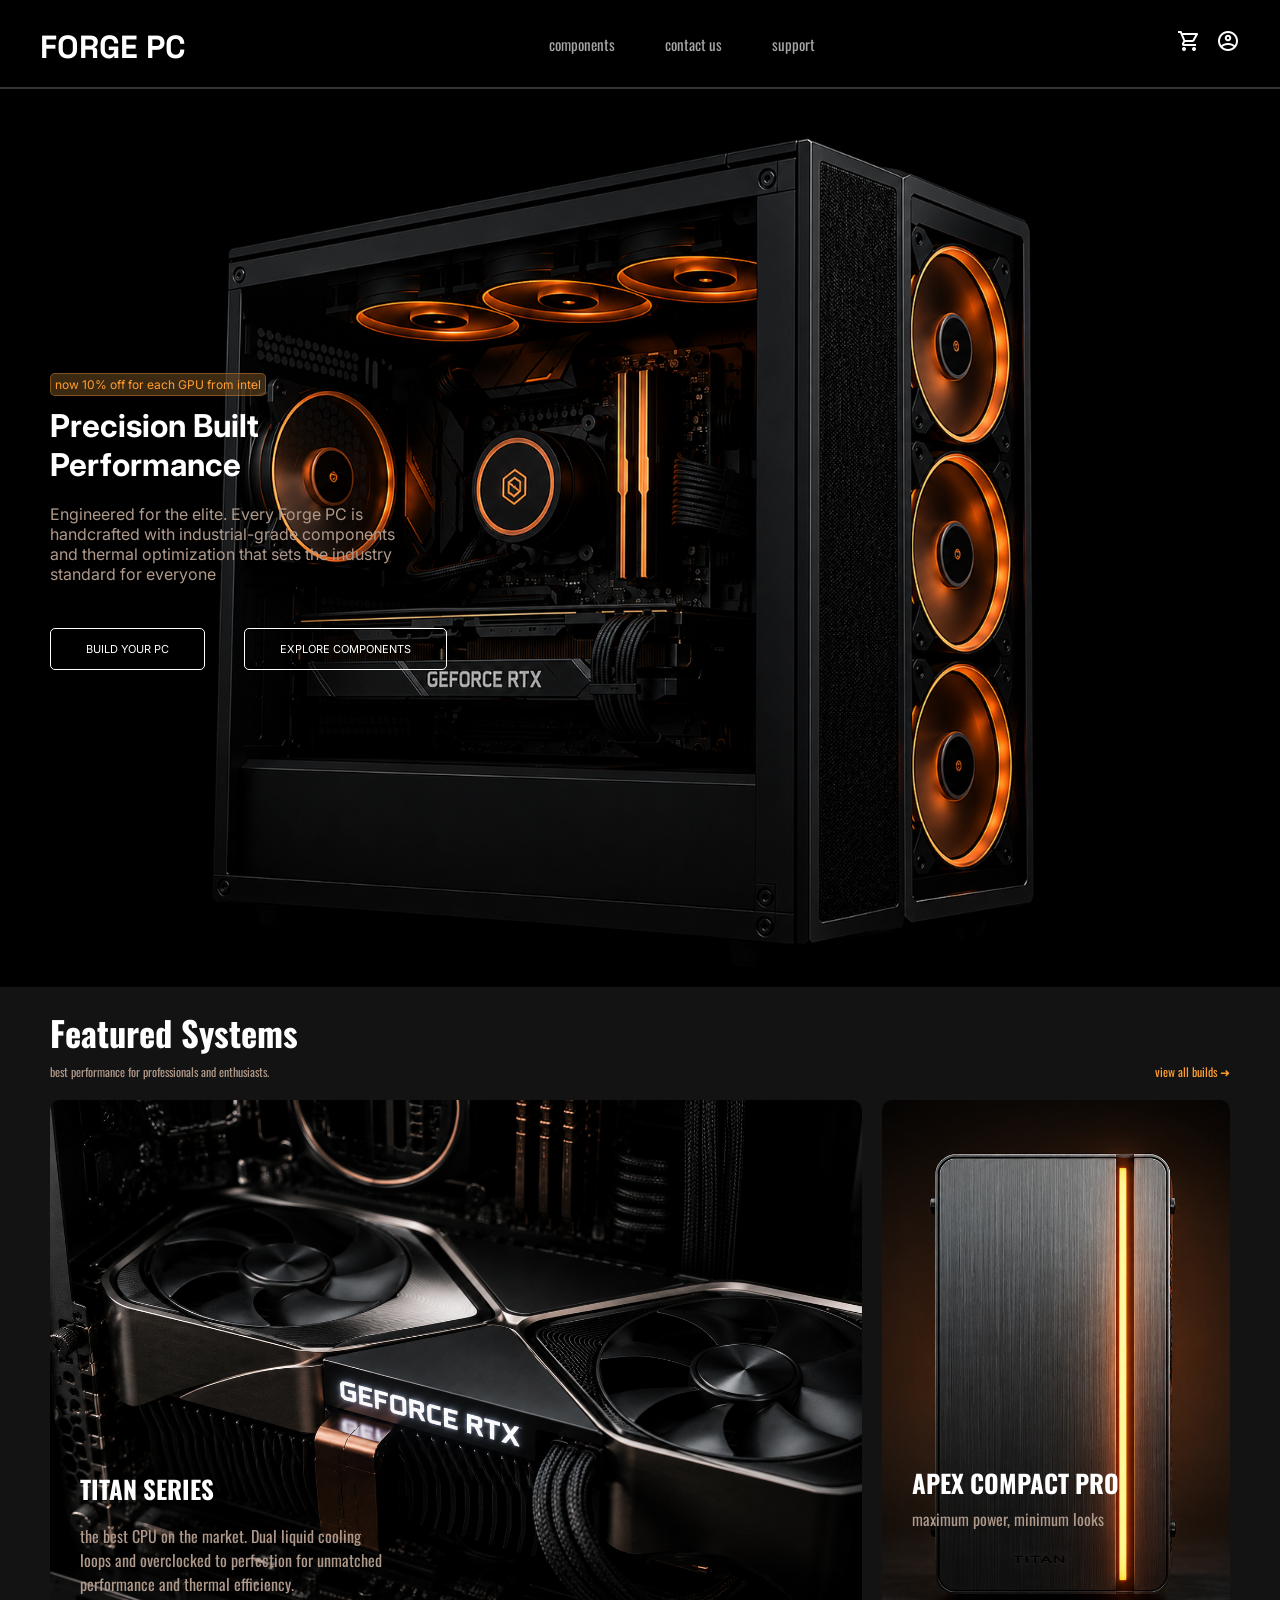
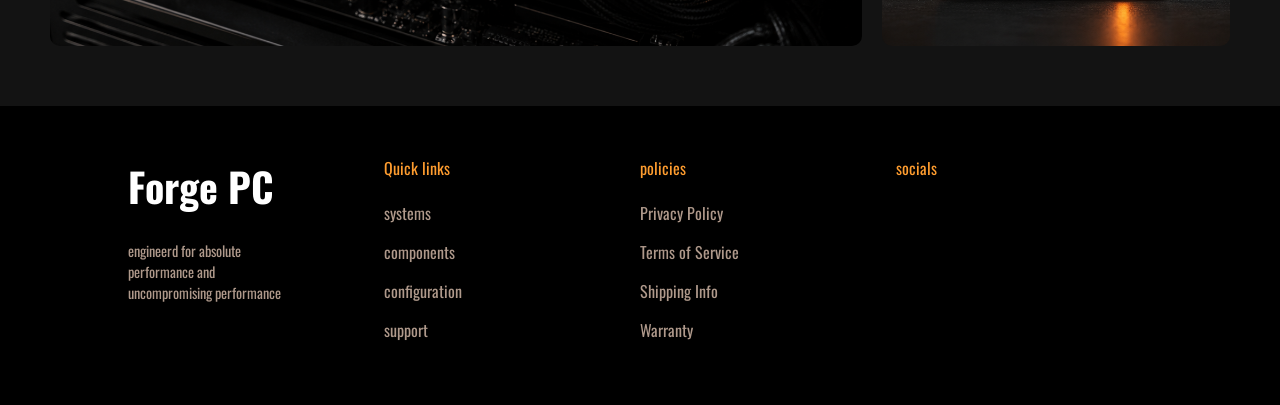
==== index.html @ c3239e7c "Add contact page and update nav links Remove about.html and add a new contact.html with a contact fo" ====
<!DOCTYPE html>
<html lang="en">
<head>
    <meta charset="UTF-8">
    <meta name="viewport" content="width=device-width, initial-scale=1.0">
    <link rel="stylesheet" href="css/stylesheet.css">
    <link rel="preconnect" href="https://fonts.googleapis.com">
    <link rel="preconnect" href="https://fonts.gstatic.com" crossorigin>
    <link href="https://fonts.googleapis.com/css2?family=Allura&family=Bungee&family=Fira+Sans:ital,wght@0,100;0,200;0,300;0,400;0,500;0,600;0,700;0,800;0,900;1,100;1,200;1,300;1,400;1,500;1,600;1,700;1,800;1,900&family=Oswald:wght@200..700&family=Space+Grotesk:wght@300..700&display=swap" rel="stylesheet">
    <link rel="preconnect" href="https://fonts.googleapis.com">
    <link rel="preconnect" href="https://fonts.googleapis.com">
    <link rel="preconnect" href="https://fonts.gstatic.com" crossorigin>
    <link href="https://fonts.googleapis.com/css2?family=Inter:ital,opsz,wght@0,14..32,100..900;1,14..32,100..900&display=swap" rel="stylesheet">
    <title>FORGE PC</title>
</head>
<body>
    <!-- ============ HEADER / HERO ============ -->
    <header>
        <div class="containerHeader">
            <h1 class="titleHeader"><a href="index.html">FORGE PC</a></h1>
                <nav class="navBalkHeader">
                    <ul class="navListHeader">
                        <li class="navListItemHeader"><a href="components.html">components</a></li>
                        <li class="navListItemHeader"><a href="contact.html">contact us</a></li>
                        <li class="navListItemHeader"><a href="#">support</a></li>
                    </ul>
                </nav>
                <div class="iconsHeader">
                    <a href="#"><img 
                    src="photos/shopping-cart.png" alt="pictogram for a shopping cart" class="cartIcon"></a>
                    <a href="#"><img 
                    src="photos/user.png" 
                    alt="pictogram for a user profile" class="userIcon"></a>
                </div>
        </div>
    </header>
    <section class="hero">
        <div class="infoHeroContianer">
            <div class="infoHero">
                <p class="promoTextHero">now 10% off for each GPU from intel</p> <!--make this changeble with JS-->
                <div class="titleHeroContainer">
                    <h1 class="titleHero">Precision Built <br>  
                        Performance</h1>
                </div>
                <p class="extraTextHero">Engineered for the elite. Every Forge PC is <br> handcrafted with
                    industrial-grade components <br> and thermal optimization that sets the industry <br> standard for everyone</p>
                    <div class="buttonsHeroContainer">
                        <a href="#" class="buttonHeroLeft">BUILD YOUR PC</a>
                        <a href="components.html" class="buttonHeroRight">EXPLORE COMPONENTS</a>
                    </div>
            </div>
        </div>
    </section>
    <section class="featuredPage">
        <div class="featuredTextTitle">
            <h2>Featured Systems</h2>
            <div class="featuredTextExtra">
                <p>best performance for professionals and enthusiasts.</p>
                <p class="featuredTextLink"><a href="#">view all builds ➜ </a></p>
            </div>
        </div>
        <div class="featuredPhotoContainer">
            <div class="featuredPhotoLeft">
                <img src="photos/ChatGPT Image 10 mei 2026, 12_23_08.png" alt="photo of a gpu">
                <h3>TITAN SERIES</h3>
                <p>the best CPU on the market. Dual liquid cooling <br> loops and overclocked to perfection  for unmatched <br>
                performance and thermal efficiency.</p>
            </div>
            <div class="featuredPhotoRight">
                <img src="photos/ChatGPT Image 10 mei 2026, 12_30_35.png" alt="photo of a gpu">
                <h3>APEX COMPACT PRO</h3>
                <p>maximum power, minimum looks</p>
            </div>

        </div>
    </section>
    <footer>
        <div class="gridContainerFooter">
            <div class="titleFooter">
                <h2>Forge PC</h2>
                <p class="titleFooterExtraText">engineerd for absolute <br> performance and <br> uncompromising performance</p>
            </div>
            <div class="quickLinksFooter">
                 <p>Quick links</p>
                 <ul>
                    <li><a href="#">systems</a></li>
                    <li><a href="components.html">components</a></li>
                    <li><a href="#">configuration</a></li>
                    <li><a href="#">support</a></li>
                 </ul>
            </div>
            <div class="policiesFooter">
                <p>policies</p>
                <ul>
                    <li><a href="#">Privacy Policy</a></li>
                    <li><a href="#">Terms of Service</a></li>
                    <li><a href="#">Shipping Info</a></li>
                    <li><a href="#">Warranty</a></li>
                </ul>
            </div>
            <div class="socials">
                <p>socials</p>
                <!--nothing yet-->
            </div>
        </div>
    </footer>
</body>
</html>
---- css/stylesheet.css ----
:root{
    --primary-Text-Color: rgb(255 157 47);
    --secundary-text-color: rgb(175, 153, 139);
    --title-color: rgb(225, 255, 255);
    --primary-hover-color: rgb(245, 245, 245);/*for grey links*/
    --secundary-hover-color: rgb(255, 184, 102); /*for ornage links*/
    --background-color-dark: rgb(0, 0, 0);
    --background-color-light: rgb(19, 19, 19);
}


html {
    -webkit-box-sizing: border-box;
    -moz-box-sizing: border-box;
    box-sizing: border-box;
    background-color: rgb(0, 0, 0);
    overscroll-behavior: none;
}

.body{
    background-color: rgb(0, 0, 0);
    overscroll-behavior: none;
}

*, *:before, *:after {
    -webkit-box-sizing: inherit;
    -moz-box-sizing: inherit;
    box-sizing: inherit;
    margin: 0;
    padding: 0;
    box-sizing: border-box;
    font-family: 'oswald', sans-serif;
}
img {
  width: 100%;
  height: 100%;
  object-fit: cover;
}

/* HEADER */
header {
    display: flex;
    background-color: var(--background-color-dark);
}


.containerHeader {
    display: flex;
    align-items: center;
    justify-content: space-between;
    padding: 20px 40px;
    width: 100%;
}

.titleHeader a{
    color: rgb(255, 255, 255);
    font-family: 'Space Grotesk', sans-serif;
    text-decoration: none;
}


.navBalkHeader {
    display: flex;
    justify-content: center;
}

.navListHeader {
    text-decoration: none;
    color: white;
    font-size: 12px;
    display: flex;
    gap: 50px;
    list-style: none;
    justify-content: center;
}

.navListItemHeader a{
    text-decoration: none;
    color: #a6a6a6;
    font-size: 15px;
}

.navListItemHeader a:hover{
    color: var(--primary-hover-color);
    transition: 0.3s;
}


/* HEADER ICONS */
.iconsHeader{
    display: flex;
    gap: 15px;
    align-items: center;
}

.cartIcon {
    width: 24px;
    height: 24px;
    z-index: 5;
}

.userIcon{
    width: 24px;
    height: 24px;
    z-index: 5;
}

.cartIcon:hover, .userIcon:hover{
    transition: 0.3s;
    background-color: rgb(169, 169, 169);
    padding: 3px;
}       

.hero {
    height: 100vh;
    background-image: url("../photos/heroBackground.png");
    background-size: contain;
    background-position: center;
    background-color: orange;
    background-repeat: no-repeat;
    background-color: var(--background-color-dark);
    border-top: 2px solid rgb(53, 53, 53);
    display: flex;
}

/* ALL THE TEXT FOR THE HERO */
.infoHeroContianer{
    width: 90%;
    margin-left: 50px;
    display: flex;
    align-items: center;
}

.infoHero{
    width: 50%;
    height: 50%;
    flex-direction: column;
    margin-top: 7rem;
}

.promoTextHero{
    display: inline-block; /* this makes it so the text doesnt go to the end*/
    color: rgb(255 157 47);
    background: rgba(121, 82, 37, 0.50);
    border: 1px solid rgba(255, 158, 47, 0.349);
    border-radius: 5px;
    font-family: 'inter';
    margin-bottom: 10px;
    padding-block: 3px;
    padding-inline: 4px;
    font-size: 12px;
}

.titleHeroContainer{
    font-size: 21px;
    margin-bottom: 20px;
}

.titleHero{
    color: white;
    font-family: 'inter';

}

.extraTextHero{
    font-family: 'inter';
    color: rgba(175, 153, 139);
}

/* the 2 buttons on the hero page */
.buttonsHeroContainer {
    margin-top: 50px;
}

.buttonHeroLeft, .buttonHeroRight{
    color: rgb(255, 255, 255);
    font-family: 'inter';
    text-decoration: none;
    border: 1px solid rgb(255, 255, 255);
    border-radius: 5px;
    padding-inline: 35px;
    padding-block: 13px;
    font-size: 11px;
    margin-right: 35px;
}

.buttonHeroLeft:hover, .buttonHeroRight:hover{
    background-color: rgb(255 157 47);
    border: 1px solid rgb(255 157 47);
    color: black;

}

/* FEATURED BUILDS PAGE */
.featuredPage{
    background-color: var(--background-color-light);
    display: flex;
    flex-direction: column;
}

.featuredTextTitle{
    margin-left: 50px;
    color: rgb(255, 255, 255);
    margin-bottom: 20px;
    margin-top: 20px;
    font-size: 23px;
}

.featuredTextExtra{
    display: flex;
    justify-content: space-between;
    font-size: 12px;
    color: rgb(175, 153, 139);
    margin-top: 5px;
}

.featuredTextLink a{
    text-decoration: none;
    color: rgb(255 157 47);
    margin-right: 50px;
}

.featuredTextLink:hover a{
    color: var(--secundary-hover-color);
}

/* FOR THE PHOTOS */
.featuredPhotoContainer{
    margin-inline: 50px;
    display: flex;
    gap: 20px;
    border-radius: 10px;
    margin-bottom: 60px;
}

.featuredPhotoLeft{
    width: 70%;
    border-radius: 5px;
    position: relative;
} 

.featuredPhotoRight{
    width: 30%;
    border-radius: 5px;
    position: relative;
}

.featuredPhotoContainer img{
    border-radius: 10px;
}

/* text for the photo's */
.featuredPhotoLeft h3 {
    position: absolute;
    left: 30px;
    top: 370px;
    bottom: 80px;
    color: white;
    z-index: 10;
    font-size: 25px;
    margin-bottom: 30px;

}

.featuredPhotoLeft p {
    position: absolute;
    left: 30px;
    bottom: 50px;
    z-index: 10;
    color: rgba(175, 153, 139);
}

.featuredPhotoRight p {
    position: absolute;
    left: 30px;
    bottom:115px;    
    z-index: 10;
    color: rgba(175, 153, 139);
}

.featuredPhotoRight h3 {
    position: absolute;
    left: 30px;
    bottom: 145px;
    color: white;
    z-index: 10;
    font-size: 25px;    
}





/* FOOTER */
footer{
    background-color: var(--background-color-dark);
    padding-bottom: 3rem;
}

.gridContainerFooter{
    padding-top: 50px;
}

.gridContainerFooter h2{
    color: rgb(255, 255, 255);
    font-size: 40px;
    margin-bottom: 1.5rem;
}


.gridContainerFooter p{
    color: var(--primary-Text-Color);
    margin-bottom: 1.3rem;
}

.gridContainerFooter{
    display: grid;
    grid-template-columns: 1fr 1fr 1fr 1fr;
    grid-template-rows: 1fr;
    width: 80%;
    margin: 0 auto ;
}

.gridContainerFooter li{
    margin-bottom: 15px;
    font-size: 1rem;
}

.gridContainerFooter a{
    text-decoration: none;
    color: var(--secundary-text-color);
}

.gridContainerFooter a:hover{
    color: var(--primary-hover-color);
    text-decoration: none;
}

.titleFooterExtraText{
    color: var(--secundary-text-color) !important;
    font-size: 0.9rem;
}

/* COMPONENST SECTION */
.hardwearFilterCategoryContainer{
    background-color: var(--background-color-light);
    width: 100%;
    padding: 25px 40px;

}

.hardwearFilterCategoryContainer nav{
    display: flex;
    gap: 48px;
    align-items: center;
}

.hardwearFilterCategoryContainer button{
    padding-block:7px;
    padding-inline: 20px;
    border-radius: 20px;
    font-size: 11px;
    background-color: var(--background-color-light);
    border: 1px solid #8a8a8a;
    color: #8a8a8a;
}

/* MAIN PAGE FOR COMPONENTS*/
.mainPageComponents{
    width: 100%;
    background-color: var(--background-color-dark);
}

/* every p for this page */
.componentsP{
    color: #8a8a8a;
    font-size: 12px;
}
.catalogBalk h3{
    color: var(--title-color);
    font-size: 30px;
    padding: 20px;
}

.componentsContainer{
    display: flex;
}

.filterSidebarComponents{
    width: 30%;
}


/* PRICE SLIDER */
.price-filter {
    padding: 20px;
}

.price-values {
    display: flex;
    justify-content: space-between;
    margin-top: 18px;
    color: #8a8a8a;
    font-size: 14px;
}

input[type="range"] {
  width: 100%;
  height: 6px;
  appearance: none;
  background: linear-gradient(
    to right,
    rgb(255, 157, 47) 0%,
    rgb(255, 157, 47) 80%,
    #333 80%,
    #333 100%
  );
  border-radius: 10px;
  outline: none;
}

/* Chrome / Edge */
input[type="range"]::-webkit-slider-thumb {
  appearance: none;
  width: 18px;
  height: 18px;
  background: rgb(255, 157, 47);
  border: 3px solid #1f1f1f;
  border-radius: 50%;
  cursor: pointer;
}

/* Firefox */
input[type="range"]::-moz-range-thumb {
  width: 18px;
  height: 18px;
  background: rgb(255, 157, 47);
  border: 3px solid #1f1f1f;
  border-radius: 50%;
  cursor: pointer;
}


/* BRAND THINGY UNDER SLIDER*/

.brandFilter {
  display: flex;
  flex-direction: column;
  gap: 18px;
  background: var(--background-color-dark);
  padding: 20px;
}

.customCheckbox {
  display: flex;
  align-items: center;
  gap: 13px;
  color: #9b9b9b;
  font-size: 14px;
  cursor: pointer;
  position: relative;
}

/* hide default checkbox */
.customCheckbox input {
  display: none;
}

/* custom square */
.checkmark {
  width: 12px;
  height: 12px;
  border: 1px solid #333;
  border-radius: 1px;
  transition: 0.2s;
}

/* aangeduid */
.customCheckbox input:checked + .checkmark {
  background: rgb(255, 157, 47);
  border-color: rgb(255, 157, 47);
  margin: 4px;
}


.componentsTierContainer{
    padding: 20px;
}

.componentsP2{
    color: #8a8a8a;
    font-size: 12px;
    padding-left: 20px;
    padding-top: 20px;

}

.componentsTierContainer{
    display: grid;
    grid-template-columns: 1fr 1fr;
    grid-template-rows: 1fr 1fr;
    gap: 10px;
}

.gridItemButton{
    background-color: var(--background-color-dark);
    border: 1px solid rgba(255, 158, 47, 0.349);
    padding: 7px 14px;
    border-radius: 2px;
    font-family: 'inter';
    cursor: pointer;
    transition: 0.3s;
    font-size: 11px;
    color: #9b9b9b ;
}

.gridItemButton.active{
    background-color: rgba(121, 82, 37, 0.50);
    border: 1px solid rgba(255, 158, 47, 0.349);
    padding: 7px 14px;
    border-radius: 2px;
    font-family: 'inter';
    cursor: pointer;
    transition: 0.3s;
    font-size: 11px;
    color: rgb(255 157 47);
}

.productGridComponents{
    width: 70%;
    display: grid;
    grid-template-columns: 1fr 1fr 1fr;
    gap: 2px;
}

.productGridItem{
    width: 95%; 
    background-color: #1c1b1b;
    margin-top: 10px;
    min-height: 8rem;
}

.productGridItem img{
    padding: 10px;
    border-radius: 15px;
}

.productGridItem a{
    text-decoration: none;
}

.productBrand{
    color: var(--primary-Text-Color);
    padding-left: 20px;
    font-family: 'inter';
    font-size: 12px;
    padding-bottom: 3px;
    border-radius: 10px;
    text-transform: uppercase;
}

.productGridItem h3{
    color: rgb(225, 255, 255);
    font-size: 28px;
    padding-left: 18px;
    font-family: "Montserrat", sans-serif;
    font-weight: 300;
}

.productExtraInfo{
    padding-left: 20px;
    font-family: 'inter';
    font-size: 13px;
    padding-bottom: 15px;
    color: rgb(169, 169, 169);
    padding-top: 10px;
}

.productGridItem hr{
    color: rgb(93, 92, 92);
    margin-inline: 30px;
    margin-top: 30px;
    margin-bottom: 10px;
}

.productPrice{
    display: flex;
    justify-content: space-between;
    align-items: center;
    margin-bottom: 20px;
    margin-top: auto;
}

.productPrice p{
    color: rgb(225, 255, 255);
    font-weight: 600;
    font-size: 26px;
    margin-left: 20px;
    font-family: 'inter';
}

.productPrice img{
    background-color: var(--primary-Text-Color);
    width: 40px;
    margin-right: 20px;
    border-radius: 10px;
}


/* FOR THE SINGLE PRODUCT PAGE */

.productPage{
    background-color: var(--background-color-light);
    display: flex;
}

.ProductContainerLeft{
    width: 60%;
}

.productContainerRight{
    width: 40%;
    padding-top: 50px;
    font-family: 'inter';
    padding-left: 50px;
}

.productBrandExtra{
    color: var(--primary-Text-Color);
    font-size: 12px;
}

.productContainerRight h3{
    color: rgb(225, 225, 225);
    font-size: 40px;
}
    
.productDescription{
    font-size: 14px;
    margin-top: 20px;
    margin-bottom: 30px;
    color: var(--secundary-text-color) ;
}

.productDescriptionPrijsContainer{
    display: flex;
    gap: 5px;
    font-family: 'inter';
}

.productDescriptionPrijs{
   font-size: 40px; 
   color: rgb(255, 255, 255); 
}

.productDescriptionDiscountedPrice{
    font-size: 15px;
    margin-top: 30px;
    margin-left: 10px;
    color: var(--secundary-text-color);
    text-decoration: line-through;
}

.productDescriptionStock{
    color: var(--primary-Text-Color);
    display: block;
    margin-top: 10px;
    font-family: 'inter';
}

/* ============ LEFT SIDE OF THE PRODUCTS ============*/

.ProductContainerLeftImg{
    width: 80%;
    margin: auto;
    margin-top: 49px;
    border-radius: 10px;
    padding: 20px;
    border: 1px solid rgb(78, 78, 78);
}

.ProductContainerLeftImg img{
    border-radius: 10px;
}

.productAddToCartButton{
    width: 80%;
    background-color: var(--primary-Text-Color);
    padding-block: 15px;
    border: none;
    border-radius: 3px;
    color: rgb(35, 35, 35);
    font-family: 'inter';
    font-size: 15px;
    margin-top: 30px;
    cursor: pointer;
}

.productFinanceButton{
    width: 80%;
    background-color: var(--background-color-light);
    padding-block: 15px;
    border: 1px solid rgb(53, 53, 53);
    border-radius: 3px;
    color: rgb(225, 225, 225);
    font-family: 'inter';
    font-size: 15px;
    margin-top: 30px;
    cursor: pointer;
}

.productFinanceButton:hover{
    border-color: var(--primary-Text-Color);
    color: var(--primary-Text-Color);
    transition: 0.3s;
}

/*============================================*/
/* HERE IS ALLES VOOR DE ABOUT US PAGE*/
.contactPage {
    background-color: var(--background-color-dark);
    border-top: 2px solid rgb(53, 53, 53);
}

.contactUs {
    width: 46%;
    margin: 0 auto;
    padding-top: 35px;
    padding-bottom: 70px;
}

.contactTitle {
    text-align: center;
    margin-bottom: 35px;
}

.contactTitle h1 {
    color: rgb(255, 255, 255);
    font-family: 'inter';
    font-size: 42px;
    margin-bottom: 15px;
}

.contactTitle p {
    color: var(--secundary-text-color);
    font-family: 'inter';
    font-size: 13px;
    line-height: 1.6;
    width: 70%;
    margin: 0 auto;
}

.contactForm {
    width: 100%;
}

.contactFormTop {
    display: flex;
    gap: 40px;
}

.contactInputContainer {
    width: 100%;
    margin-bottom: 28px;
}

.contactInputContainer label {
    color: var(--primary-Text-Color);
    display: block;
    font-family: 'inter';
    font-size: 9px;
    margin-bottom: 10px;
}

.contactInputContainer input,
.contactInputContainer textarea {
    width: 100%;
    background-color: var(--background-color-light);
    border: 1px solid var(--background-color-light);
    border-radius: 4px;
    color: rgb(225, 225, 225);
    font-family: 'inter';
    font-size: 12px;
    padding: 17px;
    outline: none;
}

.contactInputContainer input:focus,
.contactInputContainer textarea:focus {
    border-color: var(--primary-Text-Color);
}

.contactInputContainer textarea {
    height: 120px;
    resize: vertical;
}

.contactButton {
    background-color: var(--primary-Text-Color);
    border: none;
    border-radius: 4px;
    color: rgb(0, 0, 0);
    cursor: pointer;
    font-family: 'inter';
    font-size: 10px;
    font-weight: 700;
    padding-block: 14px;
    width: 190px;
}

.contactButton:hover {
    background-color: var(--secundary-hover-color);
    transition: 0.3s;
}

.mapContainer {
    margin-top: 55px;
    border: 1px solid rgb(53, 53, 53);
    background-color: var(--background-color-light);
}

.mapContainer iframe {
    display: block;
    width: 100%;
    height: 260px;
}

.contactInfo {
    display: flex;
    align-items: center;
    justify-content: space-between;
    gap: 55px;
    margin-top: 55px;
}

.contactInfoText {
    width: 45%;
}

.contactInfoTitle,
.contactInfoLabel {
    color: var(--primary-Text-Color);
    font-family: 'inter';
    font-size: 10px;
    font-weight: 700;
    margin-bottom: 13px;
}

.contactInfoLabel {
    color: var(--secundary-text-color);
    font-size: 9px;
    margin-bottom: 5px;
}

.contactInfoValue {
    color: rgb(255, 255, 255);
    font-family: 'inter';
    font-size: 12px;
    font-weight: 700;
    margin-bottom: 16px;
}

.contactInfoPhoto {
    width: 55%;
    height: 125px;
    overflow: hidden;
}


/* ============================================================
   RESPONSIVE PHONE CSS ADDED BY CODEX
   Everything below this comment is added to make the project
   work better on phones without changing the HTML or JavaScript.
   ============================================================ */

@media (max-width: 768px) {
    html,
    body {
        width: 100%;
        overflow-x: hidden;
        background-color: rgb(0, 0, 0);
        overscroll-behavior: none;
    }

    img {
        max-width: 100%;
    }

    .hero,
    .featuredPage,
    .mainPageComponents,
    .productPage,
    .hardwearFilterCategoryContainer,
    footer {
        width: 100%;
        max-width: 100%;
    }

    .containerHeader,
    .navListHeader,
    .infoHeroContianer,
    .infoHero,
    .featuredPhotoContainer,
    .componentsContainer,
    .filterSidebarComponents,
    .productGridComponents,
    .productGridItem,
    .productPrice,
    .productContainerRight {
        min-width: 0;
    }

    .titleHero,
    .extraTextHero,
    .featuredPhotoLeft h3,
    .featuredPhotoLeft p,
    .featuredPhotoRight h3,
    .featuredPhotoRight p,
    .productGridItem h3,
    .productExtraInfo,
    .productPrice p,
    .productContainerRight h3,
    .productDescription {
        overflow-wrap: break-word;
    }

    /* HEADER */
    .containerHeader {
        flex-direction: column;
        align-items: center;
        gap: 18px;
        padding: 18px 20px;
        text-align: center;
    }

    .titleHeader {
        font-size: 24px;
    }

    .navBalkHeader {
        width: 100%;
    }

    .navListHeader {
        flex-wrap: wrap;
        gap: 12px 18px;
        justify-content: center;
        width: 100%;
    }

    .navListItemHeader a {
        font-size: 13px;
    }

    .iconsHeader {
        justify-content: center;
    }

    /* HOME HERO */
    .hero {
        position: relative;
        min-height: 620px;
        height: auto;
        background-size: cover;
        background-position: center right;
        overflow: hidden;
    }

    .hero::before {
        content: "";
        position: absolute;
        inset: 0;
        background: linear-gradient(
            to bottom,
            rgba(0, 0, 0, 0.35),
            rgba(0, 0, 0, 0.86)
        );
        z-index: 0;
    }

    .infoHeroContianer {
        position: relative;
        z-index: 1;
        width: 100%;
        min-width: 0;
        margin-left: 0;
        padding: 72px 20px 48px;
        align-items: flex-end;
    }

    .infoHero {
        width: 100%;
        max-width: calc(100vw - 40px);
        min-width: 0;
        height: auto;
        margin-top: 0;
    }

    .titleHeroContainer {
        font-size: 18px;
        margin-bottom: 16px;
    }

    .extraTextHero {
        width: 100%;
        max-width: calc(100vw - 40px);
        min-width: 0;
        font-size: 14px;
        line-height: 1.7;
        overflow-wrap: anywhere;
    }

    .buttonsHeroContainer {
        display: flex;
        flex-direction: column;
        gap: 14px;
        margin-top: 32px;
        width: 100%;
        max-width: 340px;
    }

    .buttonHeroLeft,
    .buttonHeroRight {
        display: block;
        width: 100%;
        margin-right: 0;
        padding: 14px 18px;
        text-align: center;
    }

    /* FEATURED BUILDS */
    .featuredTextTitle {
        margin: 24px 20px 18px;
        font-size: 19px;
    }

    .featuredTextExtra {
        flex-direction: column;
        gap: 10px;
        line-height: 1.6;
    }

    .featuredTextLink a {
        margin-right: 0;
    }

    .featuredPhotoContainer {
        flex-direction: column;
        margin-inline: 20px;
        margin-bottom: 40px;
    }

    .featuredPhotoLeft,
    .featuredPhotoRight {
        width: 100%;
        min-height: 320px;
        overflow: hidden;
    }

    .featuredPhotoContainer img {
        display: block;
        min-height: 320px;
    }

    .featuredPhotoLeft h3,
    .featuredPhotoRight h3 {
        left: 20px;
        right: 20px;
        top: auto;
        bottom: 82px;
        font-size: 22px;
    }

    .featuredPhotoLeft p,
    .featuredPhotoRight p {
        left: 20px;
        right: 20px;
        bottom: 24px;
        font-size: 13px;
        line-height: 1.5;
    }

    .featuredPhotoLeft p br {
        display: none;
    }

    /* FOOTER */
    .gridContainerFooter {
        grid-template-columns: 1fr 1fr;
        gap: 28px 18px;
        padding-top: 36px;
        display: flex;
    }

    .gridContainerFooter h2 {
        font-size: 30px;
    }



    /* COMPONENTS PAGE */
    .hardwearFilterCategoryContainer {
        padding: 18px 20px;
    }

    .hardwearFilterCategoryContainer nav {
        flex-wrap: wrap;
        gap: 10px;
    }

    .hardwearFilterCategoryContainer button {
        flex: 1 1 145px;
        padding-inline: 12px;
        min-height: 38px;
    }

    .catalogBalk h3 {
        font-size: 24px;
        padding: 20px;
    }

    .componentsContainer {
        flex-direction: column;
        gap: 20px;
    }

    .filterSidebarComponents {
        width: calc(100% - 40px);
        margin: 0 20px;
    }

    .productGridComponents {
        width: calc(100% - 40px);
        margin: 0 20px 36px;
    }

    .price-filter,
    .brandFilter,
    .componentsTierContainer {
        width: 100%;
        max-width: none;
        min-width: 0;
        padding-left: 0;
        padding-right: 0;
    }

    .price-values {
        width: 100%;
    }

    .price-values span:last-child {
        margin-left: auto;
    }

    .componentsP2 {
        padding-left: 0;
    }

    .componentsTierContainer {
        grid-template-columns: 1fr 1fr;
    }

    .productGridComponents {
        grid-template-columns: 1fr;
        gap: 18px;
        padding: 0;
    }

    .productGridItem {
        width: 100%;
        min-width: 0;
        overflow: hidden;
        margin-top: 0;
    }

    .productGridItem a {
        min-width: 0;
    }

    .productGridItem h3 {
        font-size: 23px;
        padding-right: 18px;
    }

    .productPrice p {
        flex: 1 1 auto;
        font-size: 20px;
        min-width: 0;
        margin-left: 0;
        white-space: nowrap; /* zorgt dat text niet afbreekt en gwne lengte blijft*/
    }

    .productPrice {
        min-width: 0;
        padding: 0 20px;
        gap: 12px;
    }

    .productPrice img {
        width: 38px;
        height: 38px;
        margin-right: 0;
        padding: 8px;
        object-fit: contain;
    }

    .productPrice a {
        display: flex;
        flex: 0 0 38px;
        justify-content: center;
    }

    /* SINGLE PRODUCT PAGE */
    .productPage {
        flex-direction: column;
        min-height: auto;
    }

    .ProductContainerLeft,
    .productContainerRight {
        width: 100%;
    }

    .ProductContainerLeftImg {
        width: calc(100% - 40px);
        margin-top: 28px;
        padding: 12px;
    }

    .productContainerRight {
        padding: 28px 20px 44px;
    }

    .productContainerRight h3 {
        font-size: 31px;
    }

    .productDescription {
        overflow-wrap: break-word;
    }

    .productDescriptionPrijsContainer {
        flex-wrap: wrap;
        align-items: baseline;
        gap: 8px 12px;
    }

    .productDescriptionPrijs {
        font-size: 32px;
    }

    .productDescriptionDiscountedPrice {
        margin-top: 0;
        margin-left: 0;
    }

    .productAddToCartButton,
    .productFinanceButton {
        width: 100%;
        margin-top: 18px;
    }
}

@media (max-width: 480px) {
    .containerHeader {
        padding-inline: 16px;
    }

    .navListHeader {
        gap: 10px 14px;
    }

    .hero {
        min-height: 600px;
        background-position: 68% center;
    }

    .titleHeroContainer {
        font-size: 15px;
    }

    .promoTextHero {
        font-size: 11px;
    }

    .featuredPhotoLeft,
    .featuredPhotoRight,
    .featuredPhotoContainer img {
        min-height: 280px;
    }


    .gridContainerFooter{
        display: grid;
        grid-template-columns: 1fr 1fr 1fr;
    }

    .titleFooter{
        grid-column: span 4;
    }

    .hardwearFilterCategoryContainer button {
        flex-basis: 100%;
    }

    .componentsTierContainer {
        grid-template-columns: 1fr;
    }

    .productGridItem h3 {
        font-size: 21px;
    }

    .productPrice {
        gap: 12px;
    }

    .productContainerRight h3 {
        font-size: 27px;
    }

    .productDescriptionPrijs {
        font-size: 28px;
    }
}

/* ============================================================
   RESPONSIVE ABOUT CONTACT PAGE
   ============================================================ */

@media (max-width: 900px) {
    .contactUs {
        width: 72%;
    }
}

@media (max-width: 650px) {
    .contactUs {
        width: calc(100% - 40px);
        padding-top: 30px;
        padding-bottom: 45px;
    }

    .contactTitle h1 {
        font-size: 34px;
    }

    .contactTitle p {
        width: 100%;
    }

    .contactFormTop {
        flex-direction: column;
        gap: 0;
    }

    .contactButton {
        width: 100%;
    }

    .mapContainer {
        margin-top: 40px;
    }

    .mapContainer iframe {
        height: 230px;
    }

    .contactInfo {
        flex-direction: column;
        align-items: flex-start;
        gap: 25px;
        margin-top: 40px;
    }

    .contactInfoText,
    .contactInfoPhoto {
        width: 100%;
    }
}
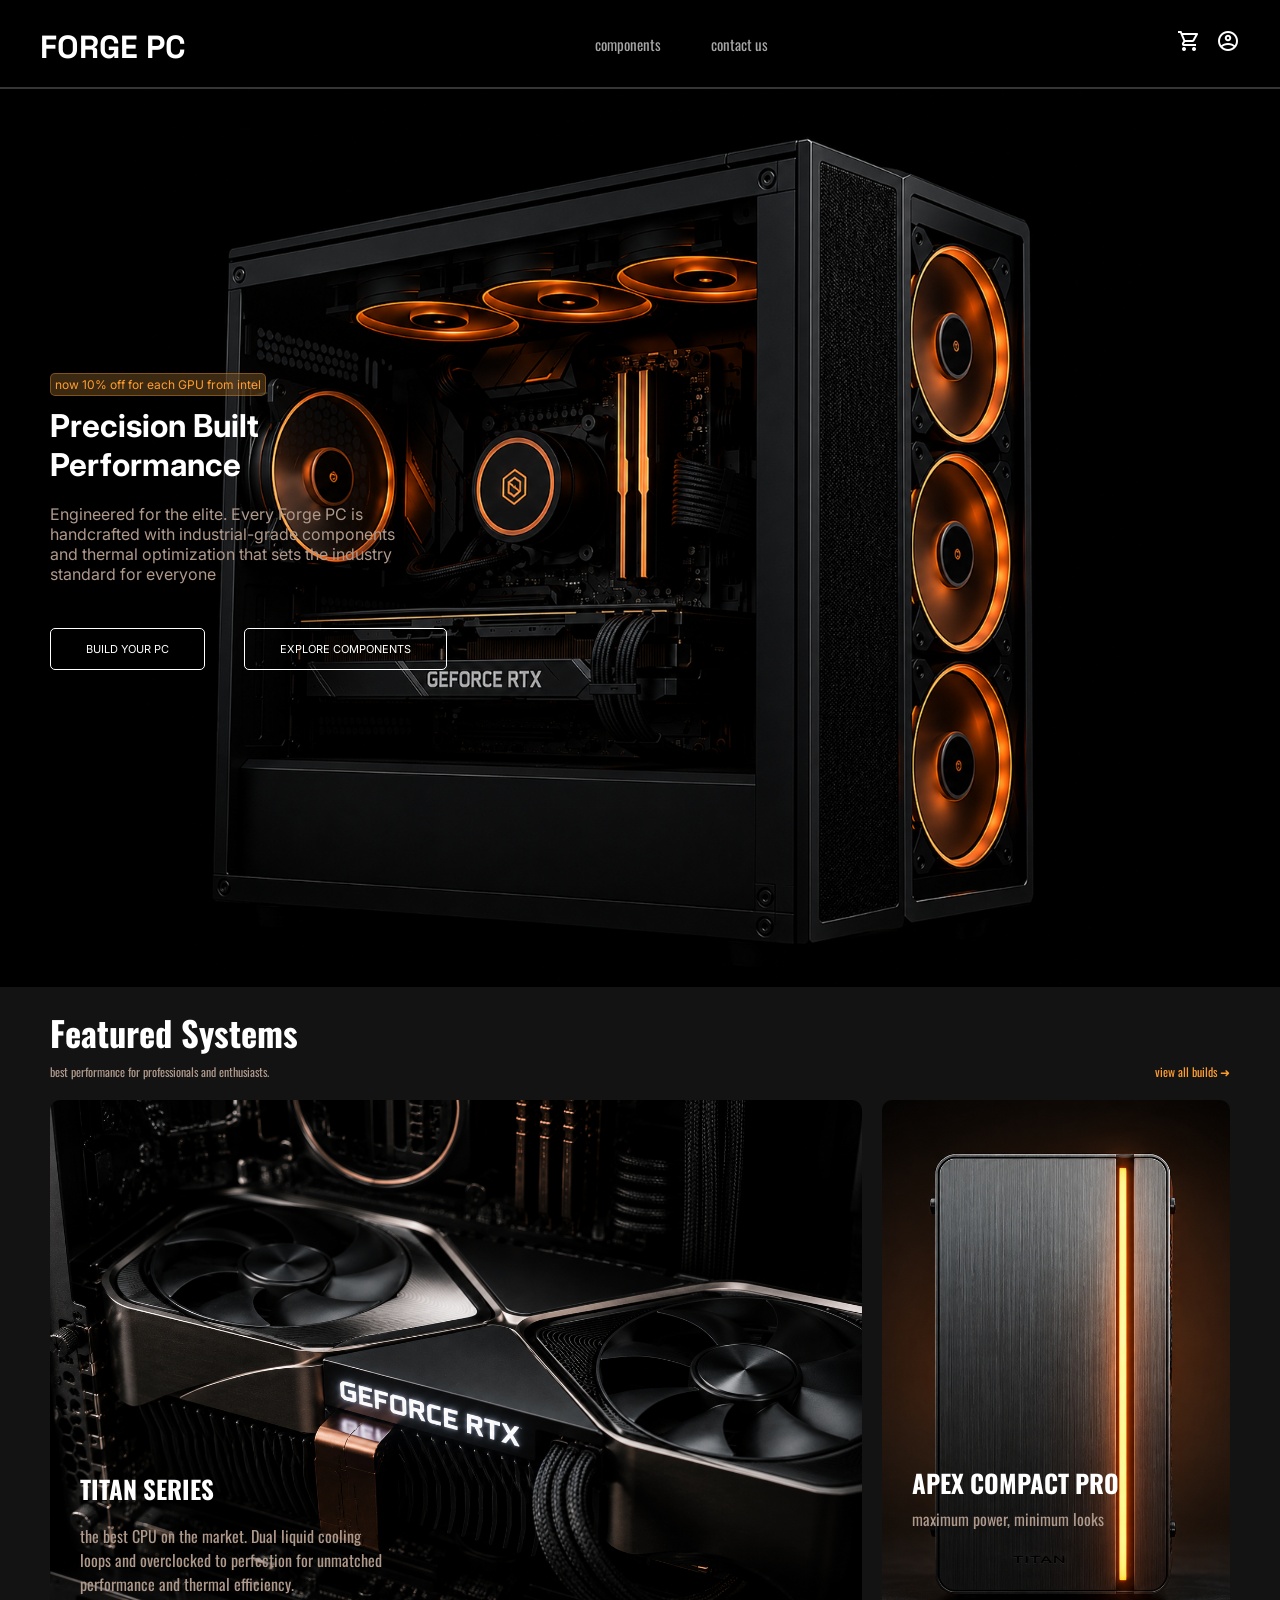
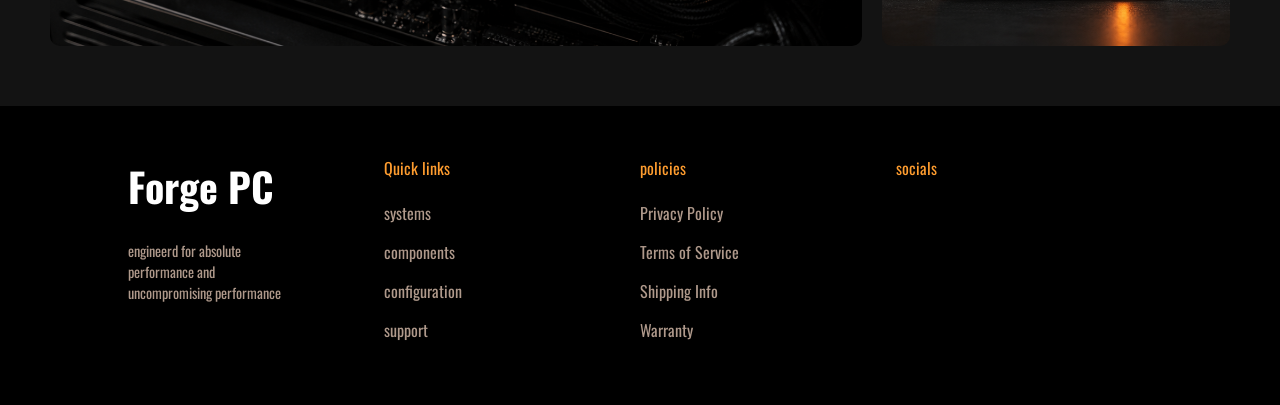
==== commit c5d94b39: "alles van karts verwijderd straks opnieuw proberen nog een paar gewone fouten eruit gehaald" ====
--- a/index.html
+++ b/index.html
@@ -22,11 +22,10 @@
                     <ul class="navListHeader">
                         <li class="navListItemHeader"><a href="components.html">components</a></li>
                         <li class="navListItemHeader"><a href="contact.html">contact us</a></li>
-                        <li class="navListItemHeader"><a href="#">support</a></li>
                     </ul>
                 </nav>
                 <div class="iconsHeader">
-                    <a href="#"><img 
+                    <a href="cart.html"><img 
                     src="photos/shopping-cart.png" alt="pictogram for a shopping cart" class="cartIcon"></a>
                     <a href="#"><img 
                     src="photos/user.png" 
@@ -37,7 +36,7 @@
     <section class="hero">
         <div class="infoHeroContianer">
             <div class="infoHero">
-                <p class="promoTextHero">now 10% off for each GPU from intel</p> <!--make this changeble with JS-->
+                <p class="promoTextHero">now 10% off for each GPU from intel</p>
                 <div class="titleHeroContainer">
                     <h1 class="titleHero">Precision Built <br>  
                         Performance</h1>
--- a/css/stylesheet.css
+++ b/css/stylesheet.css
@@ -14,12 +14,10 @@
     -moz-box-sizing: border-box;
     box-sizing: border-box;
     background-color: rgb(0, 0, 0);
-    overscroll-behavior: none;
-}
-
-.body{
+}
+
+body {
     background-color: rgb(0, 0, 0);
-    overscroll-behavior: none;
 }
 
 *, *:before, *:after {
@@ -376,12 +374,35 @@
     color: #8a8a8a;
     font-size: 12px;
 }
+.catalogBalk{
+    display: flex;
+    align-items: center;
+    justify-content: space-between;
+}
+
 .catalogBalk h3{
     color: var(--title-color);
     font-size: 30px;
     padding: 20px;
 }
 
+/* DE ZOEKBALK NAAST FILTERS*/
+
+.searchbar{
+    padding: 20px;
+    border-radius: 5px;
+}
+
+.searchbar input{
+    border-radius: 10px;
+    background-color: #1c1b1b;
+    border: none;
+    color: rgb(169, 169, 169);
+    padding-left: 19px;
+    padding-block: 10px;
+    outline: none;
+}
+
 .componentsContainer{
     display: flex;
 }
@@ -389,7 +410,6 @@
 .filterSidebarComponents{
     width: 30%;
 }
-
 
 /* PRICE SLIDER */
 .price-filter {
@@ -441,7 +461,7 @@
 }
 
 
-/* BRAND THINGY UNDER SLIDER*/
+/* BRAND thing UNDER SLIDER*/
 
 .brandFilter {
   display: flex;
@@ -868,18 +888,18 @@
 
 
 /* ============================================================
-   RESPONSIVE PHONE CSS ADDED BY CODEX
-   Everything below this comment is added to make the project
-   work better on phones without changing the HTML or JavaScript.
+ RESPONSIVE DESINGING
    ============================================================ */
 
 @media (max-width: 768px) {
-    html,
+    html {
+        width: 100%;
+    }
+
     body {
         width: 100%;
         overflow-x: hidden;
         background-color: rgb(0, 0, 0);
-        overscroll-behavior: none;
     }
 
     img {
@@ -1379,3 +1399,9 @@
     }
 }
 
+/* nog kleiner */
+@media (max-width: 450px) {
+    .catalogBalk{
+        flex-direction: column;
+    }
+}
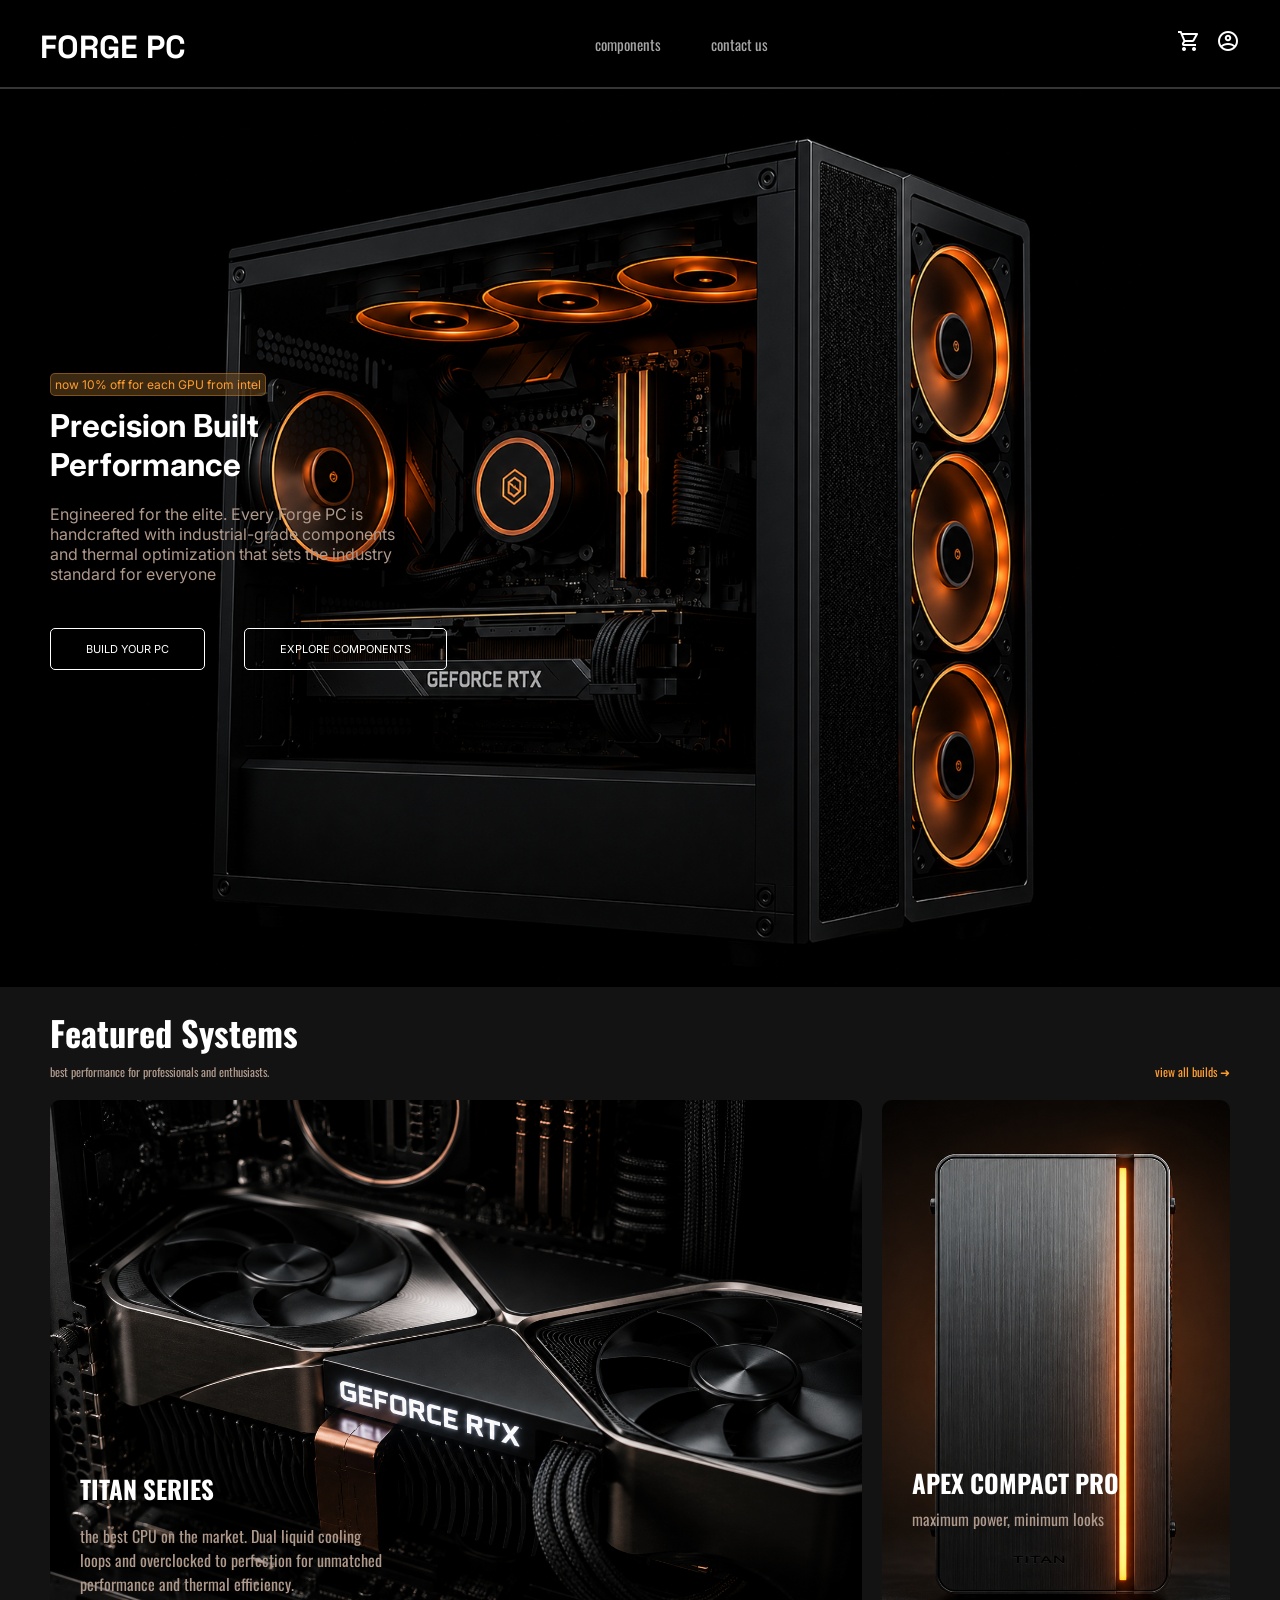
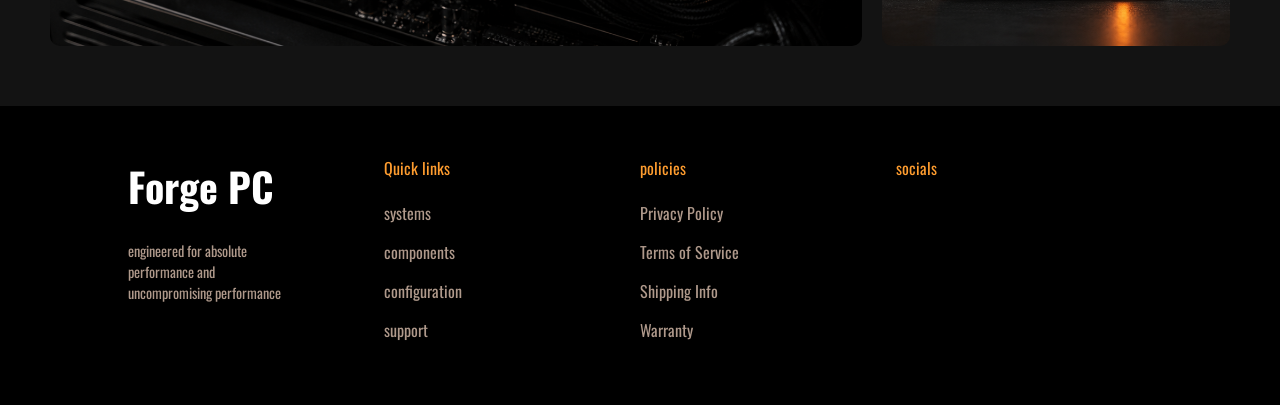
==== commit f9b61d6f: "namen juist + camelCase overal heb ik alle namen juist gemaakt met alles in het engels te zetten en " ====
--- a/index.html
+++ b/index.html
@@ -18,7 +18,7 @@
     <header>
         <div class="containerHeader">
             <h1 class="titleHeader"><a href="index.html">FORGE PC</a></h1>
-                <nav class="navBalkHeader">
+                <nav class="navBarHeader">
                     <ul class="navListHeader">
                         <li class="navListItemHeader"><a href="components.html">components</a></li>
                         <li class="navListItemHeader"><a href="contact.html">contact us</a></li>
@@ -34,7 +34,7 @@
         </div>
     </header>
     <section class="hero">
-        <div class="infoHeroContianer">
+        <div class="infoHeroContainer">
             <div class="infoHero">
                 <p class="promoTextHero">now 10% off for each GPU from intel</p>
                 <div class="titleHeroContainer">
@@ -77,7 +77,7 @@
         <div class="gridContainerFooter">
             <div class="titleFooter">
                 <h2>Forge PC</h2>
-                <p class="titleFooterExtraText">engineerd for absolute <br> performance and <br> uncompromising performance</p>
+                <p class="titleFooterExtraText">engineered for absolute <br> performance and <br> uncompromising performance</p>
             </div>
             <div class="quickLinksFooter">
                  <p>Quick links</p>
@@ -104,4 +104,4 @@
         </div>
     </footer>
 </body>
-</html>+</html>
--- a/css/stylesheet.css
+++ b/css/stylesheet.css
@@ -1,9 +1,9 @@
 :root{
     --primary-Text-Color: rgb(255 157 47);
-    --secundary-text-color: rgb(175, 153, 139);
+    --secondary-text-color: rgb(175, 153, 139);
     --title-color: rgb(225, 255, 255);
     --primary-hover-color: rgb(245, 245, 245);/*for grey links*/
-    --secundary-hover-color: rgb(255, 184, 102); /*for ornage links*/
+    --secondary-hover-color: rgb(255, 184, 102); /*for orange links*/
     --background-color-dark: rgb(0, 0, 0);
     --background-color-light: rgb(19, 19, 19);
 }
@@ -57,7 +57,7 @@
 }
 
 
-.navBalkHeader {
+.navBarHeader {
     display: flex;
     justify-content: center;
 }
@@ -122,7 +122,7 @@
 }
 
 /* ALL THE TEXT FOR THE HERO */
-.infoHeroContianer{
+.infoHeroContainer{
     width: 90%;
     margin-left: 50px;
     display: flex;
@@ -137,7 +137,7 @@
 }
 
 .promoTextHero{
-    display: inline-block; /* this makes it so the text doesnt go to the end*/
+    display: inline-block; /* this makes it so the text doesn't go to the end*/
     color: rgb(255 157 47);
     background: rgba(121, 82, 37, 0.50);
     border: 1px solid rgba(255, 158, 47, 0.349);
@@ -219,7 +219,7 @@
 }
 
 .featuredTextLink:hover a{
-    color: var(--secundary-hover-color);
+    color: var(--secondary-hover-color);
 }
 
 /* FOR THE PHOTOS */
@@ -326,7 +326,7 @@
 
 .gridContainerFooter a{
     text-decoration: none;
-    color: var(--secundary-text-color);
+    color: var(--secondary-text-color);
 }
 
 .gridContainerFooter a:hover{
@@ -335,25 +335,25 @@
 }
 
 .titleFooterExtraText{
-    color: var(--secundary-text-color) !important;
+    color: var(--secondary-text-color) !important;
     font-size: 0.9rem;
 }
 
-/* COMPONENST SECTION */
-.hardwearFilterCategoryContainer{
+/* COMPONENTS SECTION */
+.hardwareFilterCategoryContainer{
     background-color: var(--background-color-light);
     width: 100%;
     padding: 25px 40px;
 
 }
 
-.hardwearFilterCategoryContainer nav{
+.hardwareFilterCategoryContainer nav{
     display: flex;
     gap: 48px;
     align-items: center;
 }
 
-.hardwearFilterCategoryContainer button{
+.hardwareFilterCategoryContainer button{
     padding-block:7px;
     padding-inline: 20px;
     border-radius: 20px;
@@ -374,7 +374,7 @@
     color: #8a8a8a;
     font-size: 12px;
 }
-.catalogBalk{
+.catalogBar{
     display: flex;
     align-items: center;
     justify-content: space-between;
@@ -412,11 +412,11 @@
 }
 
 /* PRICE SLIDER */
-.price-filter {
+.priceFilter {
     padding: 20px;
 }
 
-.price-values {
+.priceValues {
     display: flex;
     justify-content: space-between;
     margin-top: 18px;
@@ -503,10 +503,6 @@
 }
 
 
-.componentsTierContainer{
-    padding: 20px;
-}
-
 .componentsP2{
     color: #8a8a8a;
     font-size: 12px;
@@ -520,6 +516,7 @@
     grid-template-columns: 1fr 1fr;
     grid-template-rows: 1fr 1fr;
     gap: 10px;
+    padding: 20px;
 }
 
 .gridItemButton{
@@ -537,7 +534,6 @@
 .gridItemButton.active{
     background-color: rgba(121, 82, 37, 0.50);
     border: 1px solid rgba(255, 158, 47, 0.349);
-    padding: 7px 14px;
     border-radius: 2px;
     font-family: 'inter';
     cursor: pointer;
@@ -634,7 +630,7 @@
     display: flex;
 }
 
-.ProductContainerLeft{
+.productContainerLeft{
     width: 60%;
 }
 
@@ -659,16 +655,16 @@
     font-size: 14px;
     margin-top: 20px;
     margin-bottom: 30px;
-    color: var(--secundary-text-color) ;
-}
-
-.productDescriptionPrijsContainer{
+    color: var(--secondary-text-color) ;
+}
+
+.productDescriptionPriceContainer{
     display: flex;
     gap: 5px;
     font-family: 'inter';
 }
 
-.productDescriptionPrijs{
+.productDescriptionPrice{
    font-size: 40px; 
    color: rgb(255, 255, 255); 
 }
@@ -677,7 +673,7 @@
     font-size: 15px;
     margin-top: 30px;
     margin-left: 10px;
-    color: var(--secundary-text-color);
+    color: var(--secondary-text-color);
     text-decoration: line-through;
 }
 
@@ -690,7 +686,7 @@
 
 /* ============ LEFT SIDE OF THE PRODUCTS ============*/
 
-.ProductContainerLeftImg{
+.productContainerLeftImg{
     width: 80%;
     margin: auto;
     margin-top: 49px;
@@ -699,7 +695,7 @@
     border: 1px solid rgb(78, 78, 78);
 }
 
-.ProductContainerLeftImg img{
+.productContainerLeftImg img{
     border-radius: 10px;
 }
 
@@ -762,7 +758,7 @@
 }
 
 .contactTitle p {
-    color: var(--secundary-text-color);
+    color: var(--secondary-text-color);
     font-family: 'inter';
     font-size: 13px;
     line-height: 1.6;
@@ -829,7 +825,7 @@
 }
 
 .contactButton:hover {
-    background-color: var(--secundary-hover-color);
+    background-color: var(--secondary-hover-color);
     transition: 0.3s;
 }
 
@@ -867,7 +863,7 @@
 }
 
 .contactInfoLabel {
-    color: var(--secundary-text-color);
+    color: var(--secondary-text-color);
     font-size: 9px;
     margin-bottom: 5px;
 }
@@ -888,7 +884,7 @@
 
 
 /* ============================================================
- RESPONSIVE DESINGING
+ RESPONSIVE DESIGNING
    ============================================================ */
 
 @media (max-width: 768px) {
@@ -910,7 +906,7 @@
     .featuredPage,
     .mainPageComponents,
     .productPage,
-    .hardwearFilterCategoryContainer,
+    .hardwareFilterCategoryContainer,
     footer {
         width: 100%;
         max-width: 100%;
@@ -918,7 +914,7 @@
 
     .containerHeader,
     .navListHeader,
-    .infoHeroContianer,
+    .infoHeroContainer,
     .infoHero,
     .featuredPhotoContainer,
     .componentsContainer,
@@ -957,7 +953,7 @@
         font-size: 24px;
     }
 
-    .navBalkHeader {
+    .navBarHeader {
         width: 100%;
     }
 
@@ -998,7 +994,7 @@
         z-index: 0;
     }
 
-    .infoHeroContianer {
+    .infoHeroContainer {
         position: relative;
         z-index: 1;
         width: 100%;
@@ -1119,22 +1115,22 @@
 
 
     /* COMPONENTS PAGE */
-    .hardwearFilterCategoryContainer {
+    .hardwareFilterCategoryContainer {
         padding: 18px 20px;
     }
 
-    .hardwearFilterCategoryContainer nav {
+    .hardwareFilterCategoryContainer nav {
         flex-wrap: wrap;
         gap: 10px;
     }
 
-    .hardwearFilterCategoryContainer button {
+    .hardwareFilterCategoryContainer button {
         flex: 1 1 145px;
         padding-inline: 12px;
         min-height: 38px;
     }
 
-    .catalogBalk h3 {
+    .catalogBar h3 {
         font-size: 24px;
         padding: 20px;
     }
@@ -1154,7 +1150,7 @@
         margin: 0 20px 36px;
     }
 
-    .price-filter,
+    .priceFilter,
     .brandFilter,
     .componentsTierContainer {
         width: 100%;
@@ -1164,11 +1160,11 @@
         padding-right: 0;
     }
 
-    .price-values {
-        width: 100%;
-    }
-
-    .price-values span:last-child {
+    .priceValues {
+        width: 100%;
+    }
+
+    .priceValues span:last-child {
         margin-left: auto;
     }
 
@@ -1207,7 +1203,7 @@
         font-size: 20px;
         min-width: 0;
         margin-left: 0;
-        white-space: nowrap; /* zorgt dat text niet afbreekt en gwne lengte blijft*/
+        white-space: nowrap; /* zorgt dat tekst niet afbreekt en gewone lengte blijft*/
     }
 
     .productPrice {
@@ -1236,12 +1232,12 @@
         min-height: auto;
     }
 
-    .ProductContainerLeft,
+    .productContainerLeft,
     .productContainerRight {
         width: 100%;
     }
 
-    .ProductContainerLeftImg {
+    .productContainerLeftImg {
         width: calc(100% - 40px);
         margin-top: 28px;
         padding: 12px;
@@ -1259,13 +1255,13 @@
         overflow-wrap: break-word;
     }
 
-    .productDescriptionPrijsContainer {
+    .productDescriptionPriceContainer {
         flex-wrap: wrap;
         align-items: baseline;
         gap: 8px 12px;
     }
 
-    .productDescriptionPrijs {
+    .productDescriptionPrice {
         font-size: 32px;
     }
 
@@ -1319,7 +1315,7 @@
         grid-column: span 4;
     }
 
-    .hardwearFilterCategoryContainer button {
+    .hardwareFilterCategoryContainer button {
         flex-basis: 100%;
     }
 
@@ -1339,7 +1335,7 @@
         font-size: 27px;
     }
 
-    .productDescriptionPrijs {
+    .productDescriptionPrice {
         font-size: 28px;
     }
 }
@@ -1401,7 +1397,7 @@
 
 /* nog kleiner */
 @media (max-width: 450px) {
-    .catalogBalk{
+    .catalogBar{
         flex-direction: column;
     }
-}+}
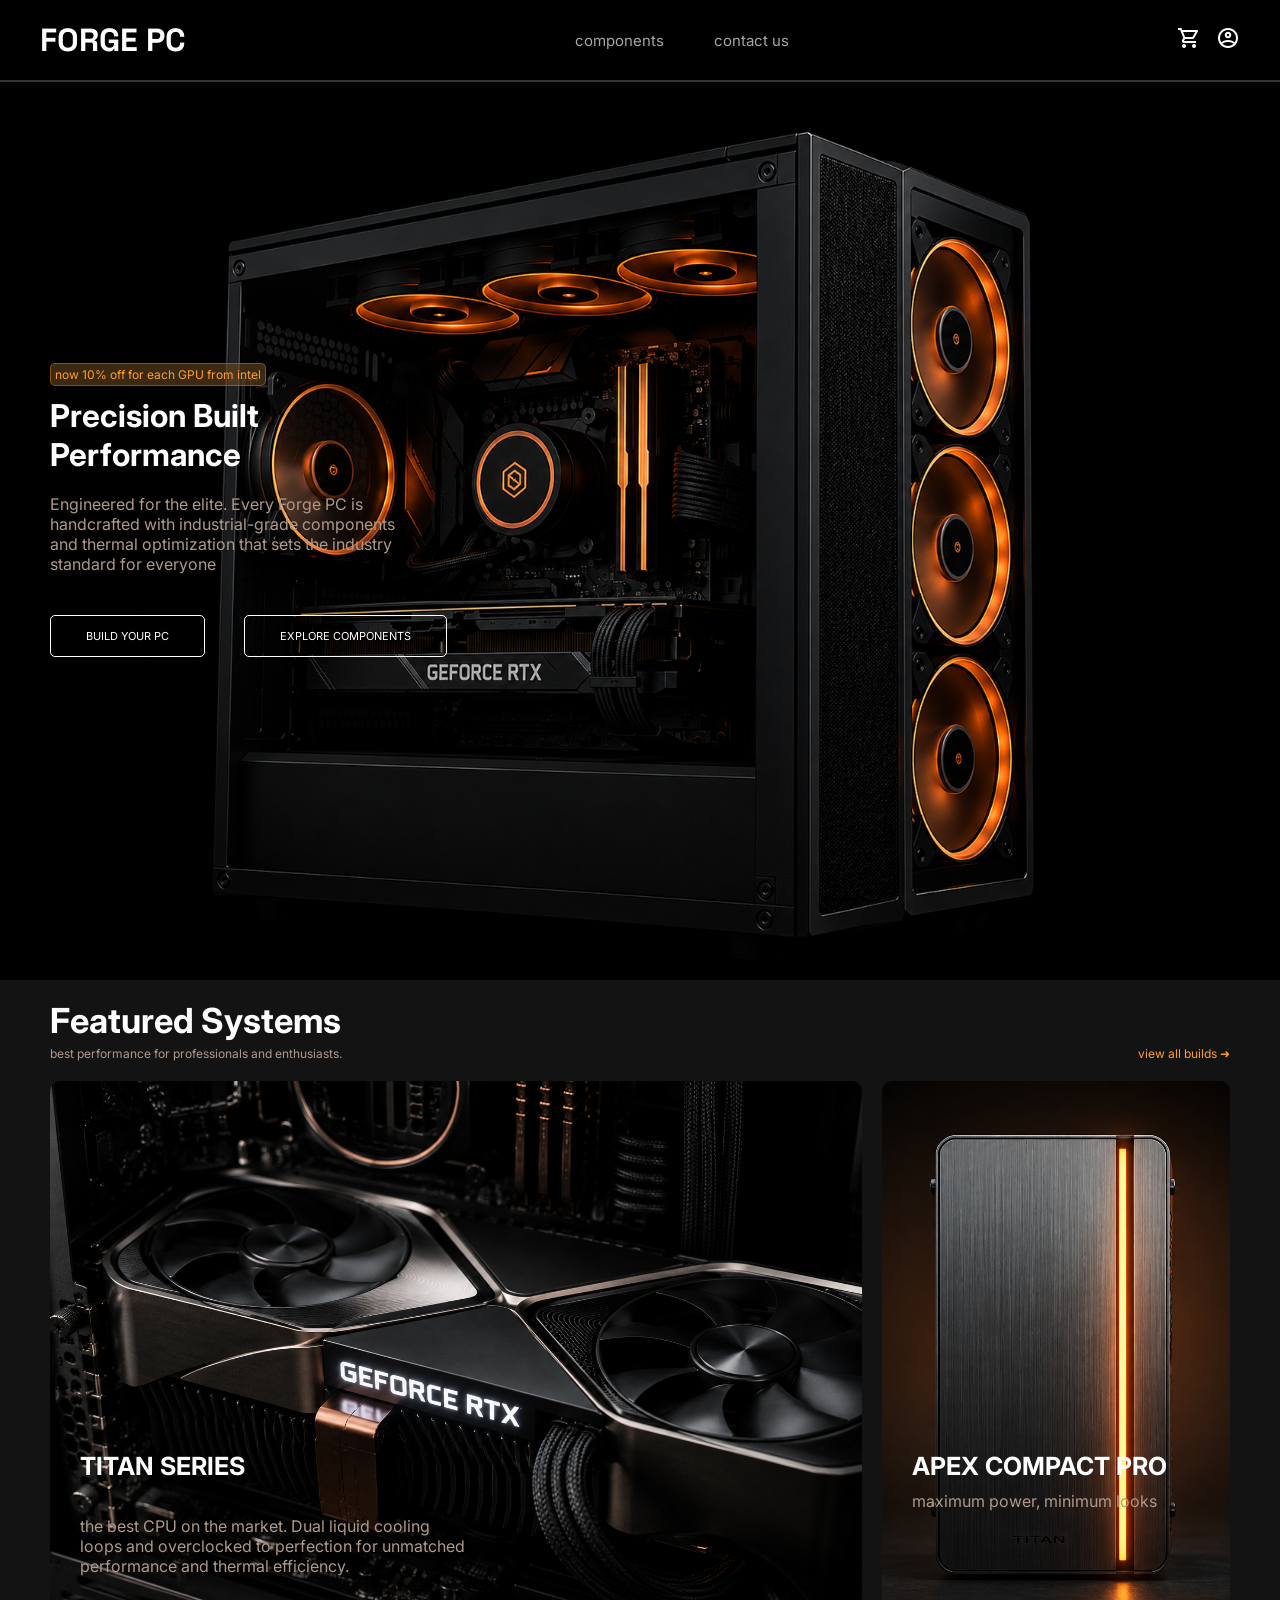
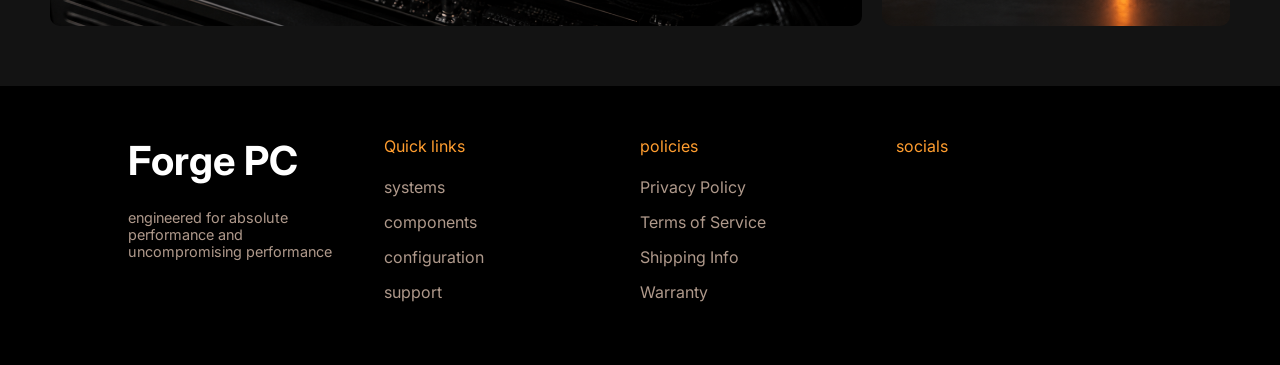
==== commit 9c9b2851: "Standardize fonts and consolidate Google imports Consolidate and simplify Google Fonts usage across " ====
--- a/index.html
+++ b/index.html
@@ -6,10 +6,7 @@
     <link rel="stylesheet" href="css/stylesheet.css">
     <link rel="preconnect" href="https://fonts.googleapis.com">
     <link rel="preconnect" href="https://fonts.gstatic.com" crossorigin>
-    <link href="https://fonts.googleapis.com/css2?family=Allura&family=Bungee&family=Fira+Sans:ital,wght@0,100;0,200;0,300;0,400;0,500;0,600;0,700;0,800;0,900;1,100;1,200;1,300;1,400;1,500;1,600;1,700;1,800;1,900&family=Oswald:wght@200..700&family=Space+Grotesk:wght@300..700&display=swap" rel="stylesheet">
-    <link rel="preconnect" href="https://fonts.googleapis.com">
-    <link rel="preconnect" href="https://fonts.googleapis.com">
-    <link rel="preconnect" href="https://fonts.gstatic.com" crossorigin>
+    <link href="https://fonts.googleapis.com/css2?family=Space+Grotesk:wght@300..700&display=swap" rel="stylesheet">
     <link href="https://fonts.googleapis.com/css2?family=Inter:ital,opsz,wght@0,14..32,100..900;1,14..32,100..900&display=swap" rel="stylesheet">
     <title>FORGE PC</title>
 </head>
--- a/css/stylesheet.css
+++ b/css/stylesheet.css
@@ -18,6 +18,7 @@
 
 body {
     background-color: rgb(0, 0, 0);
+    font-family: 'Inter', sans-serif;
 }
 
 *, *:before, *:after {
@@ -27,7 +28,6 @@
     margin: 0;
     padding: 0;
     box-sizing: border-box;
-    font-family: 'oswald', sans-serif;
 }
 img {
   width: 100%;
@@ -142,7 +142,7 @@
     background: rgba(121, 82, 37, 0.50);
     border: 1px solid rgba(255, 158, 47, 0.349);
     border-radius: 5px;
-    font-family: 'inter';
+    font-family: 'Inter';
     margin-bottom: 10px;
     padding-block: 3px;
     padding-inline: 4px;
@@ -156,12 +156,12 @@
 
 .titleHero{
     color: white;
-    font-family: 'inter';
+    font-family: 'Inter';
 
 }
 
 .extraTextHero{
-    font-family: 'inter';
+    font-family: 'Inter';
     color: rgba(175, 153, 139);
 }
 
@@ -172,7 +172,7 @@
 
 .buttonHeroLeft, .buttonHeroRight{
     color: rgb(255, 255, 255);
-    font-family: 'inter';
+    font-family: 'Inter';
     text-decoration: none;
     border: 1px solid rgb(255, 255, 255);
     border-radius: 5px;
@@ -524,7 +524,7 @@
     border: 1px solid rgba(255, 158, 47, 0.349);
     padding: 7px 14px;
     border-radius: 2px;
-    font-family: 'inter';
+    font-family: 'Inter';
     cursor: pointer;
     transition: 0.3s;
     font-size: 11px;
@@ -535,7 +535,7 @@
     background-color: rgba(121, 82, 37, 0.50);
     border: 1px solid rgba(255, 158, 47, 0.349);
     border-radius: 2px;
-    font-family: 'inter';
+    font-family: 'Inter';
     cursor: pointer;
     transition: 0.3s;
     font-size: 11px;
@@ -568,7 +568,7 @@
 .productBrand{
     color: var(--primary-Text-Color);
     padding-left: 20px;
-    font-family: 'inter';
+    font-family: 'Inter';
     font-size: 12px;
     padding-bottom: 3px;
     border-radius: 10px;
@@ -585,7 +585,7 @@
 
 .productExtraInfo{
     padding-left: 20px;
-    font-family: 'inter';
+    font-family: 'Inter';
     font-size: 13px;
     padding-bottom: 15px;
     color: rgb(169, 169, 169);
@@ -612,7 +612,7 @@
     font-weight: 600;
     font-size: 26px;
     margin-left: 20px;
-    font-family: 'inter';
+    font-family: 'Inter';
 }
 
 .productPrice img{
@@ -637,7 +637,7 @@
 .productContainerRight{
     width: 40%;
     padding-top: 50px;
-    font-family: 'inter';
+    font-family: 'Inter';
     padding-left: 50px;
 }
 
@@ -661,7 +661,7 @@
 .productDescriptionPriceContainer{
     display: flex;
     gap: 5px;
-    font-family: 'inter';
+    font-family: 'Inter';
 }
 
 .productDescriptionPrice{
@@ -681,7 +681,7 @@
     color: var(--primary-Text-Color);
     display: block;
     margin-top: 10px;
-    font-family: 'inter';
+    font-family: 'Inter';
 }
 
 /* ============ LEFT SIDE OF THE PRODUCTS ============*/
@@ -706,7 +706,7 @@
     border: none;
     border-radius: 3px;
     color: rgb(35, 35, 35);
-    font-family: 'inter';
+    font-family: 'Inter';
     font-size: 15px;
     margin-top: 30px;
     cursor: pointer;
@@ -719,7 +719,7 @@
     border: 1px solid rgb(53, 53, 53);
     border-radius: 3px;
     color: rgb(225, 225, 225);
-    font-family: 'inter';
+    font-family: 'Inter';
     font-size: 15px;
     margin-top: 30px;
     cursor: pointer;
@@ -752,14 +752,14 @@
 
 .contactTitle h1 {
     color: rgb(255, 255, 255);
-    font-family: 'inter';
+    font-family: 'Inter';
     font-size: 42px;
     margin-bottom: 15px;
 }
 
 .contactTitle p {
     color: var(--secondary-text-color);
-    font-family: 'inter';
+    font-family: 'Inter';
     font-size: 13px;
     line-height: 1.6;
     width: 70%;
@@ -783,7 +783,7 @@
 .contactInputContainer label {
     color: var(--primary-Text-Color);
     display: block;
-    font-family: 'inter';
+    font-family: 'Inter';
     font-size: 9px;
     margin-bottom: 10px;
 }
@@ -795,7 +795,7 @@
     border: 1px solid var(--background-color-light);
     border-radius: 4px;
     color: rgb(225, 225, 225);
-    font-family: 'inter';
+    font-family: 'Inter';
     font-size: 12px;
     padding: 17px;
     outline: none;
@@ -817,7 +817,7 @@
     border-radius: 4px;
     color: rgb(0, 0, 0);
     cursor: pointer;
-    font-family: 'inter';
+    font-family: 'Inter';
     font-size: 10px;
     font-weight: 700;
     padding-block: 14px;
@@ -856,7 +856,7 @@
 .contactInfoTitle,
 .contactInfoLabel {
     color: var(--primary-Text-Color);
-    font-family: 'inter';
+    font-family: 'Inter';
     font-size: 10px;
     font-weight: 700;
     margin-bottom: 13px;
@@ -870,7 +870,7 @@
 
 .contactInfoValue {
     color: rgb(255, 255, 255);
-    font-family: 'inter';
+    font-family: 'Inter';
     font-size: 12px;
     font-weight: 700;
     margin-bottom: 16px;
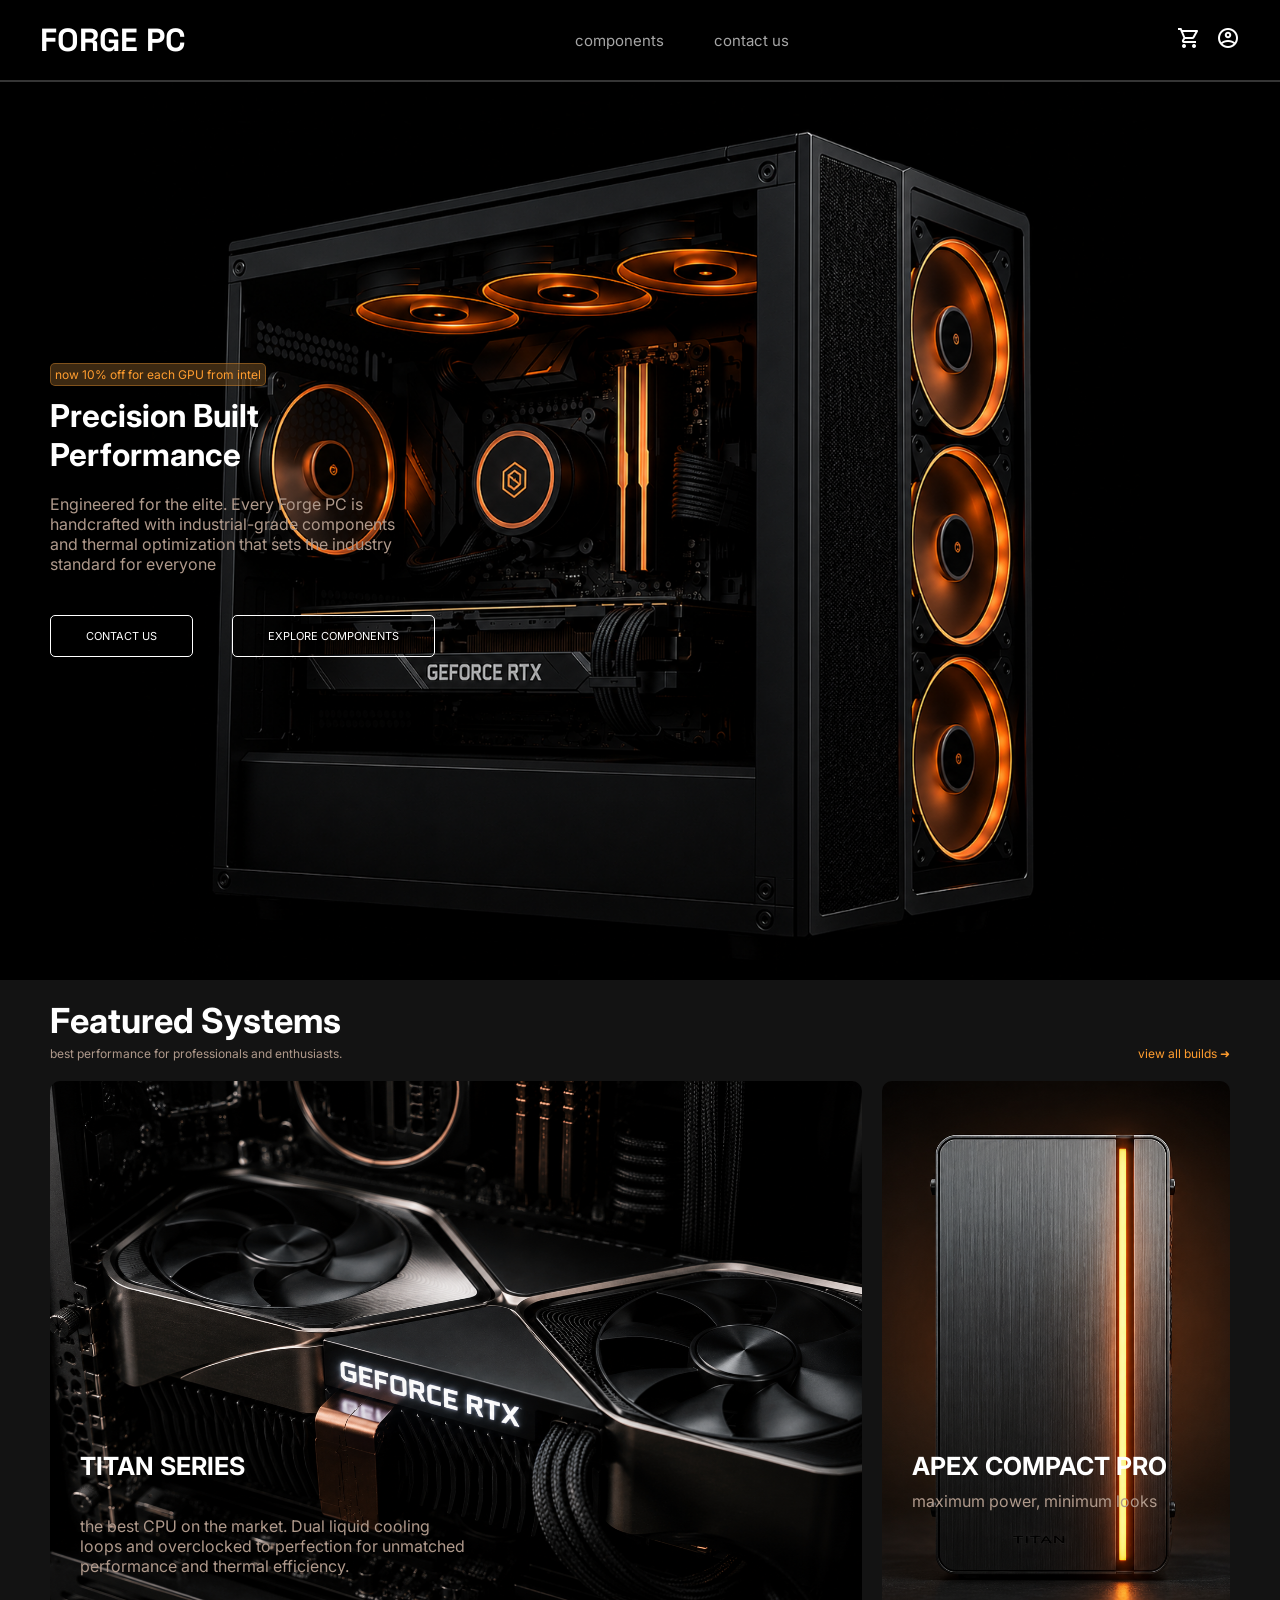
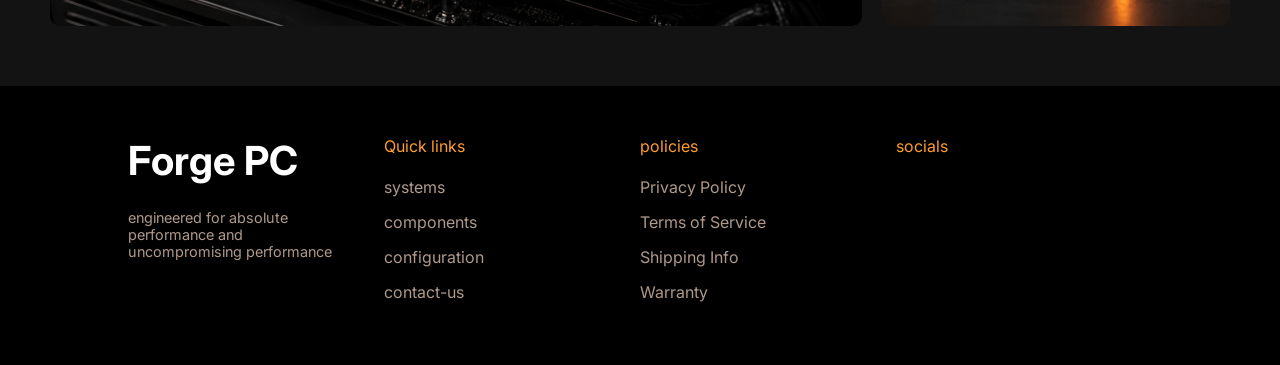
==== commit e88788ed: "cart.html verwijderd en comments toegevoegt aan html" ====
--- a/index.html
+++ b/index.html
@@ -11,16 +11,18 @@
     <title>FORGE PC</title>
 </head>
 <body>
-    <!-- ============ HEADER / HERO ============ -->
+    <!-- ======== HEADER WITH LOGO NAVIGATION AND ICONS ======== -->
     <header>
         <div class="containerHeader">
             <h1 class="titleHeader"><a href="index.html">FORGE PC</a></h1>
+                <!-- ======== MAIN NAVIGATION LINKS ======== -->
                 <nav class="navBarHeader">
                     <ul class="navListHeader">
                         <li class="navListItemHeader"><a href="components.html">components</a></li>
                         <li class="navListItemHeader"><a href="contact.html">contact us</a></li>
                     </ul>
                 </nav>
+                <!-- ======== HEADER ICON LINKS ======== -->
                 <div class="iconsHeader">
                     <a href="cart.html"><img 
                     src="photos/shopping-cart.png" alt="pictogram for a shopping cart" class="cartIcon"></a>
@@ -30,6 +32,7 @@
                 </div>
         </div>
     </header>
+    <!-- ======== HERO SECTION WITH PROMO TEXT AND MAIN BUTTONS ======== -->
     <section class="hero">
         <div class="infoHeroContainer">
             <div class="infoHero">
@@ -40,13 +43,15 @@
                 </div>
                 <p class="extraTextHero">Engineered for the elite. Every Forge PC is <br> handcrafted with
                     industrial-grade components <br> and thermal optimization that sets the industry <br> standard for everyone</p>
+                    <!-- ======== HERO ACTION BUTTONS ======== -->
                     <div class="buttonsHeroContainer">
-                        <a href="#" class="buttonHeroLeft">BUILD YOUR PC</a>
+                        <a href="contact.html" class="buttonHeroLeft">CONTACT US</a>
                         <a href="components.html" class="buttonHeroRight">EXPLORE COMPONENTS</a>
                     </div>
             </div>
         </div>
     </section>
+    <!-- ======== FEATURED SYSTEMS WITH TWO PROMOTED BUILDS ======== -->
     <section class="featuredPage">
         <div class="featuredTextTitle">
             <h2>Featured Systems</h2>
@@ -70,21 +75,25 @@
 
         </div>
     </section>
+    <!-- ======== FOOTER WITH BRAND TEXT, LINKS AND POLICIES ======== -->
     <footer>
         <div class="gridContainerFooter">
+            <!-- ======== FOOTER BRAND DESCRIPTION ======== -->
             <div class="titleFooter">
                 <h2>Forge PC</h2>
                 <p class="titleFooterExtraText">engineered for absolute <br> performance and <br> uncompromising performance</p>
             </div>
+            <!-- ======== FOOTER QUICK LINKS ======== -->
             <div class="quickLinksFooter">
                  <p>Quick links</p>
                  <ul>
                     <li><a href="#">systems</a></li>
                     <li><a href="components.html">components</a></li>
                     <li><a href="#">configuration</a></li>
-                    <li><a href="#">support</a></li>
+                    <li><a href="contact.html">contact-us</a></li>
                  </ul>
             </div>
+            <!-- ======== FOOTER POLICY LINKS ======== -->
             <div class="policiesFooter">
                 <p>policies</p>
                 <ul>
@@ -94,9 +103,10 @@
                     <li><a href="#">Warranty</a></li>
                 </ul>
             </div>
+            <!-- ======== FOOTER SOCIAL LINKS PLACEHOLDER ======== -->
             <div class="socials">
                 <p>socials</p>
-                <!--nothing yet-->
+                <!-- ======== SOCIAL LINKS WILL BE ADDED HERE LATER ======== -->
             </div>
         </div>
     </footer>
--- a/css/stylesheet.css
+++ b/css/stylesheet.css
@@ -1,9 +1,9 @@
 :root{
-    --primary-Text-Color: rgb(255 157 47);
+    --primary-Text-Color: rgb(255, 157, 47);
     --secondary-text-color: rgb(175, 153, 139);
     --title-color: rgb(225, 255, 255);
     --primary-hover-color: rgb(245, 245, 245);/*for grey links*/
-    --secondary-hover-color: rgb(255, 184, 102); /*for orange links*/
+    --secondary-hover-color: rgb(255, 184, 102); /*for primary links*/
     --background-color-dark: rgb(0, 0, 0);
     --background-color-light: rgb(19, 19, 19);
 }
@@ -13,11 +13,11 @@
     -webkit-box-sizing: border-box;
     -moz-box-sizing: border-box;
     box-sizing: border-box;
-    background-color: rgb(0, 0, 0);
+    background-color: var(--background-color-dark);
 }
 
 body {
-    background-color: rgb(0, 0, 0);
+    background-color: var(--background-color-dark);
     font-family: 'Inter', sans-serif;
 }
 
@@ -41,6 +41,11 @@
     background-color: var(--background-color-dark);
 }
 
+/*dit zorgt ervoor dat de 'open pagina' geel is */
+.activePage{
+    color: rgb(255, 157, 47) !important;
+    font-size: 16px !important;
+}
 
 .containerHeader {
     display: flex;
@@ -64,7 +69,7 @@
 
 .navListHeader {
     text-decoration: none;
-    color: white;
+    color: rgb(255, 255, 255);
     font-size: 12px;
     display: flex;
     gap: 50px;
@@ -74,7 +79,7 @@
 
 .navListItemHeader a{
     text-decoration: none;
-    color: #a6a6a6;
+    color: rgb(166, 166, 166);
     font-size: 15px;
 }
 
@@ -114,7 +119,7 @@
     background-image: url("../photos/heroBackground.png");
     background-size: contain;
     background-position: center;
-    background-color: orange;
+    background-color: rgb(255, 165, 0);
     background-repeat: no-repeat;
     background-color: var(--background-color-dark);
     border-top: 2px solid rgb(53, 53, 53);
@@ -138,7 +143,7 @@
 
 .promoTextHero{
     display: inline-block; /* this makes it so the text doesn't go to the end*/
-    color: rgb(255 157 47);
+    color: var(--primary-Text-Color);
     background: rgba(121, 82, 37, 0.50);
     border: 1px solid rgba(255, 158, 47, 0.349);
     border-radius: 5px;
@@ -155,7 +160,7 @@
 }
 
 .titleHero{
-    color: white;
+    color: rgb(255, 255, 255);
     font-family: 'Inter';
 
 }
@@ -183,9 +188,9 @@
 }
 
 .buttonHeroLeft:hover, .buttonHeroRight:hover{
-    background-color: rgb(255 157 47);
-    border: 1px solid rgb(255 157 47);
-    color: black;
+    background-color: var(--primary-Text-Color);
+    border: 1px solid var(--primary-Text-Color);
+    color: var(--background-color-dark);
 
 }
 
@@ -208,13 +213,13 @@
     display: flex;
     justify-content: space-between;
     font-size: 12px;
-    color: rgb(175, 153, 139);
+    color: var(--secondary-text-color);
     margin-top: 5px;
 }
 
 .featuredTextLink a{
     text-decoration: none;
-    color: rgb(255 157 47);
+    color: var(--primary-Text-Color);
     margin-right: 50px;
 }
 
@@ -253,7 +258,7 @@
     left: 30px;
     top: 370px;
     bottom: 80px;
-    color: white;
+    color: rgb(255, 255, 255);
     z-index: 10;
     font-size: 25px;
     margin-bottom: 30px;
@@ -280,7 +285,7 @@
     position: absolute;
     left: 30px;
     bottom: 145px;
-    color: white;
+    color: rgb(255, 255, 255);
     z-index: 10;
     font-size: 25px;    
 }
@@ -359,8 +364,8 @@
     border-radius: 20px;
     font-size: 11px;
     background-color: var(--background-color-light);
-    border: 1px solid #8a8a8a;
-    color: #8a8a8a;
+    border: 1px solid rgb(138, 138, 138);
+    color: rgb(138, 138, 138);
 }
 
 /* MAIN PAGE FOR COMPONENTS*/
@@ -371,7 +376,7 @@
 
 /* every p for this page */
 .componentsP{
-    color: #8a8a8a;
+    color: rgb(138, 138, 138);
     font-size: 12px;
 }
 .catalogBar{
@@ -380,10 +385,10 @@
     justify-content: space-between;
 }
 
-.catalogBalk h3{
-    color: var(--title-color);
-    font-size: 30px;
-    padding: 20px;
+.catalogBar h2{
+    color: var(--title-color) ;
+    font-size: 30px ;
+    padding: 20px ;
 }
 
 /* DE ZOEKBALK NAAST FILTERS*/
@@ -395,7 +400,7 @@
 
 .searchbar input{
     border-radius: 10px;
-    background-color: #1c1b1b;
+    background-color: rgb(28, 27, 27);
     border: none;
     color: rgb(169, 169, 169);
     padding-left: 19px;
@@ -420,7 +425,7 @@
     display: flex;
     justify-content: space-between;
     margin-top: 18px;
-    color: #8a8a8a;
+    color: rgb(138, 138, 138);
     font-size: 14px;
 }
 
@@ -430,10 +435,10 @@
   appearance: none;
   background: linear-gradient(
     to right,
-    rgb(255, 157, 47) 0%,
-    rgb(255, 157, 47) 80%,
-    #333 80%,
-    #333 100%
+    var(--primary-Text-Color) 0%,
+    var(--primary-Text-Color) 80%,
+    rgb(51, 51, 51) 80%,
+    rgb(51, 51, 51) 100%
   );
   border-radius: 10px;
   outline: none;
@@ -444,8 +449,8 @@
   appearance: none;
   width: 18px;
   height: 18px;
-  background: rgb(255, 157, 47);
-  border: 3px solid #1f1f1f;
+  background: var(--primary-Text-Color);
+  border: 3px solid rgb(31, 31, 31);
   border-radius: 50%;
   cursor: pointer;
 }
@@ -454,8 +459,8 @@
 input[type="range"]::-moz-range-thumb {
   width: 18px;
   height: 18px;
-  background: rgb(255, 157, 47);
-  border: 3px solid #1f1f1f;
+  background: var(--primary-Text-Color);
+  border: 3px solid rgb(31, 31, 31);
   border-radius: 50%;
   cursor: pointer;
 }
@@ -475,7 +480,7 @@
   display: flex;
   align-items: center;
   gap: 13px;
-  color: #9b9b9b;
+  color: rgb(155, 155, 155);
   font-size: 14px;
   cursor: pointer;
   position: relative;
@@ -490,21 +495,21 @@
 .checkmark {
   width: 12px;
   height: 12px;
-  border: 1px solid #333;
+  border: 1px solid rgb(51, 51, 51);
   border-radius: 1px;
   transition: 0.2s;
 }
 
 /* aangeduid */
 .customCheckbox input:checked + .checkmark {
-  background: rgb(255, 157, 47);
-  border-color: rgb(255, 157, 47);
+  background: var(--primary-Text-Color);
+  border-color: var(--primary-Text-Color);
   margin: 4px;
 }
 
 
 .componentsP2{
-    color: #8a8a8a;
+    color: rgb(138, 138, 138);
     font-size: 12px;
     padding-left: 20px;
     padding-top: 20px;
@@ -528,7 +533,7 @@
     cursor: pointer;
     transition: 0.3s;
     font-size: 11px;
-    color: #9b9b9b ;
+    color: rgb(155, 155, 155);
 }
 
 .gridItemButton.active{
@@ -539,7 +544,7 @@
     cursor: pointer;
     transition: 0.3s;
     font-size: 11px;
-    color: rgb(255 157 47);
+    color: var(--primary-Text-Color);
 }
 
 .productGridComponents{
@@ -551,7 +556,7 @@
 
 .productGridItem{
     width: 95%; 
-    background-color: #1c1b1b;
+    background-color: rgb(28, 27, 27);
     margin-top: 10px;
     min-height: 8rem;
 }
@@ -576,7 +581,7 @@
 }
 
 .productGridItem h3{
-    color: rgb(225, 255, 255);
+    color: var(--title-color);
     font-size: 28px;
     padding-left: 18px;
     font-family: "Montserrat", sans-serif;
@@ -608,7 +613,7 @@
 }
 
 .productPrice p{
-    color: rgb(225, 255, 255);
+    color: var(--title-color);
     font-weight: 600;
     font-size: 26px;
     margin-left: 20px;
@@ -815,7 +820,7 @@
     background-color: var(--primary-Text-Color);
     border: none;
     border-radius: 4px;
-    color: rgb(0, 0, 0);
+    color: var(--background-color-dark);
     cursor: pointer;
     font-family: 'Inter';
     font-size: 10px;
@@ -839,6 +844,7 @@
     display: block;
     width: 100%;
     height: 260px;
+    border: none;
 }
 
 .contactInfo {
@@ -895,7 +901,7 @@
     body {
         width: 100%;
         overflow-x: hidden;
-        background-color: rgb(0, 0, 0);
+        background-color: var(--background-color-dark);
     }
 
     img {
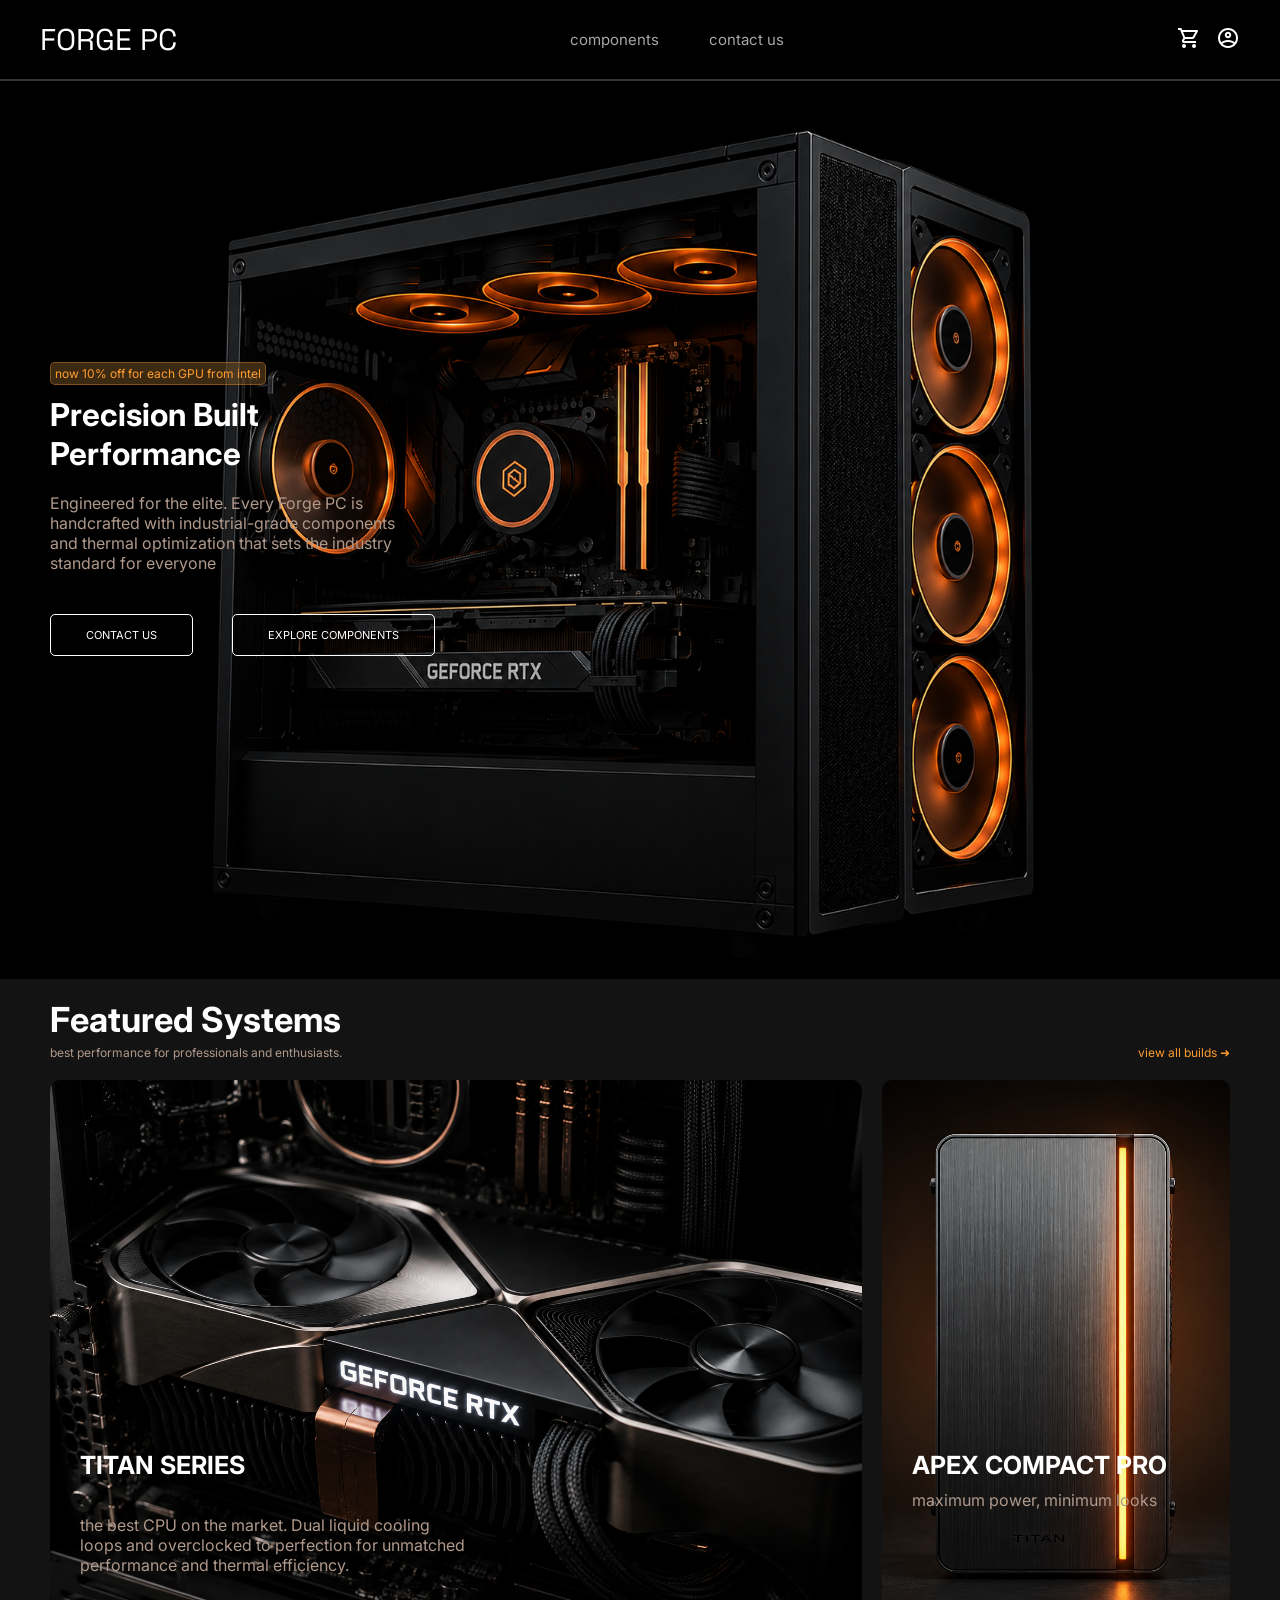
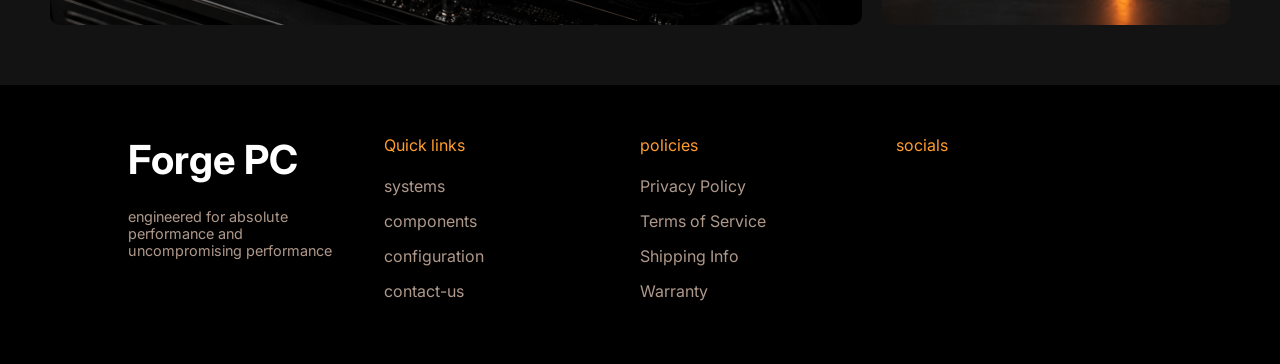
==== commit c52263ce: "alle kleine extras aangepast mijn h1 enzo juist gedaan juiste alts extra comments enzovoort" ====
--- a/index.html
+++ b/index.html
@@ -14,7 +14,7 @@
     <!-- ======== HEADER WITH LOGO NAVIGATION AND ICONS ======== -->
     <header>
         <div class="containerHeader">
-            <h1 class="titleHeader"><a href="index.html">FORGE PC</a></h1>
+            <span class="titleHeader"><a href="index.html">FORGE PC</a></span>
                 <!-- ======== MAIN NAVIGATION LINKS ======== -->
                 <nav class="navBarHeader">
                     <ul class="navListHeader">
@@ -25,7 +25,7 @@
                 <!-- ======== HEADER ICON LINKS ======== -->
                 <div class="iconsHeader">
                     <a href="cart.html"><img 
-                    src="photos/shopping-cart.png" alt="pictogram for a shopping cart" class="cartIcon"></a>
+                    src="photos/shopping-cart.png" alt="shopping cart" class="cartIcon"></a>
                     <a href="#"><img 
                     src="photos/user.png" 
                     alt="pictogram for a user profile" class="userIcon"></a>
--- a/css/stylesheet.css
+++ b/css/stylesheet.css
@@ -1,9 +1,10 @@
+/* global colors used throughout the website */
 :root{
     --primary-Text-Color: rgb(255, 157, 47);
     --secondary-text-color: rgb(175, 153, 139);
     --title-color: rgb(225, 255, 255);
-    --primary-hover-color: rgb(245, 245, 245);/*for grey links*/
-    --secondary-hover-color: rgb(255, 184, 102); /*for primary links*/
+    --primary-hover-color: rgb(245, 245, 245); /* for grey links */
+    --secondary-hover-color: rgb(255, 184, 102); /* for primary links */
     --background-color-dark: rgb(0, 0, 0);
     --background-color-light: rgb(19, 19, 19);
 }
@@ -29,24 +30,26 @@
     padding: 0;
     box-sizing: border-box;
 }
+/* default image behavior for page images */
 img {
   width: 100%;
   height: 100%;
   object-fit: cover;
 }
 
-/* HEADER */
+/* header background and main header layout */
 header {
     display: flex;
     background-color: var(--background-color-dark);
 }
 
-/*dit zorgt ervoor dat de 'open pagina' geel is */
+/* active navigation link for the current page */
 .activePage{
     color: rgb(255, 157, 47) !important;
     font-size: 16px !important;
 }
 
+/* header content spacing and alignment */
 .containerHeader {
     display: flex;
     align-items: center;
@@ -55,13 +58,18 @@
     width: 100%;
 }
 
+/* forge pc logo text in the header */
 .titleHeader a{
     color: rgb(255, 255, 255);
     font-family: 'Space Grotesk', sans-serif;
     text-decoration: none;
 }
 
-
+.titleHeader{
+    font-size: 30px;
+}
+
+/* header navigation positioning */
 .navBarHeader {
     display: flex;
     justify-content: center;
@@ -83,13 +91,14 @@
     font-size: 15px;
 }
 
+/* header link hover state */
 .navListItemHeader a:hover{
     color: var(--primary-hover-color);
     transition: 0.3s;
 }
 
 
-/* HEADER ICONS */
+/* cart and user icons in the header */
 .iconsHeader{
     display: flex;
     gap: 15px;
@@ -114,8 +123,9 @@
     padding: 3px;
 }       
 
+/* hero background img*/
 .hero {
-    height: 100vh;
+    min-height: 100dvh; /*dynamic viewport height, beter voor moderne browsers dan: height(100vh)*/
     background-image: url("../photos/heroBackground.png");
     background-size: contain;
     background-position: center;
@@ -126,7 +136,7 @@
     display: flex;
 }
 
-/* ALL THE TEXT FOR THE HERO */
+/* hero text  */
 .infoHeroContainer{
     width: 90%;
     margin-left: 50px;
@@ -142,7 +152,7 @@
 }
 
 .promoTextHero{
-    display: inline-block; /* this makes it so the text doesn't go to the end*/
+    display: inline-block;
     color: var(--primary-Text-Color);
     background: rgba(121, 82, 37, 0.50);
     border: 1px solid rgba(255, 158, 47, 0.349);
@@ -170,7 +180,7 @@
     color: rgba(175, 153, 139);
 }
 
-/* the 2 buttons on the hero page */
+/* two  buttons in the hero section */
 .buttonsHeroContainer {
     margin-top: 50px;
 }
@@ -194,7 +204,7 @@
 
 }
 
-/* FEATURED BUILDS PAGE */
+/* featured builds section on the home page */
 .featuredPage{
     background-color: var(--background-color-light);
     display: flex;
@@ -227,7 +237,7 @@
     color: var(--secondary-hover-color);
 }
 
-/* FOR THE PHOTOS */
+/* featured build image cards */
 .featuredPhotoContainer{
     margin-inline: 50px;
     display: flex;
@@ -252,7 +262,6 @@
     border-radius: 10px;
 }
 
-/* text for the photo's */
 .featuredPhotoLeft h3 {
     position: absolute;
     left: 30px;
@@ -291,15 +300,13 @@
 }
 
 
-
-
-
-/* FOOTER */
+/* footer background plsu spacing */
 footer{
     background-color: var(--background-color-dark);
     padding-bottom: 3rem;
 }
 
+/* footer grid with brand links and policies */
 .gridContainerFooter{
     padding-top: 50px;
 }
@@ -344,7 +351,7 @@
     font-size: 0.9rem;
 }
 
-/* COMPONENTS SECTION */
+/* top category filter bar on the components page */
 .hardwareFilterCategoryContainer{
     background-color: var(--background-color-light);
     width: 100%;
@@ -368,13 +375,13 @@
     color: rgb(138, 138, 138);
 }
 
-/* MAIN PAGE FOR COMPONENTS*/
+/* main components page background */
 .mainPageComponents{
     width: 100%;
     background-color: var(--background-color-dark);
 }
 
-/* every p for this page */
+/* small filter label  */
 .componentsP{
     color: rgb(138, 138, 138);
     font-size: 12px;
@@ -385,13 +392,13 @@
     justify-content: space-between;
 }
 
-.catalogBar h2{
+.catalogBar h1{
     color: var(--title-color) ;
     font-size: 30px ;
     padding: 20px ;
 }
 
-/* DE ZOEKBALK NAAST FILTERS*/
+/* search bar next to the filter title */
 
 .searchbar{
     padding: 20px;
@@ -416,7 +423,7 @@
     width: 30%;
 }
 
-/* PRICE SLIDER */
+/* price range filter  */
 .priceFilter {
     padding: 20px;
 }
@@ -429,14 +436,14 @@
     font-size: 14px;
 }
 
-input[type="range"] {
+input[type="range"] { /* type range is just for teh whole slider*/
   width: 100%;
   height: 6px;
-  appearance: none;
+  appearance: none; /* you delete the standard style*/
   background: linear-gradient(
     to right,
     var(--primary-Text-Color) 0%,
-    var(--primary-Text-Color) 80%,
+    var(--primary-Text-Color) 80%, /* this is for the color switching when you go left or right*/
     rgb(51, 51, 51) 80%,
     rgb(51, 51, 51) 100%
   );
@@ -444,7 +451,7 @@
   outline: none;
 }
 
-/* Chrome / Edge */
+/* price slider thumb for chrome and edge */
 input[type="range"]::-webkit-slider-thumb {
   appearance: none;
   width: 18px;
@@ -455,8 +462,8 @@
   cursor: pointer;
 }
 
-/* Firefox */
-input[type="range"]::-moz-range-thumb {
+/* price slider thumb for firefox */
+input[type="range"]::-moz-range-thumb { /* same thing just for firefox*/
   width: 18px;
   height: 18px;
   background: var(--primary-Text-Color);
@@ -466,7 +473,7 @@
 }
 
 
-/* BRAND thing UNDER SLIDER*/
+/* brand checkbox filter under the price slider */
 
 .brandFilter {
   display: flex;
@@ -486,12 +493,12 @@
   position: relative;
 }
 
-/* hide default checkbox */
+/* hidden default checkbox for custom checkbox style */
 .customCheckbox input {
   display: none;
 }
 
-/* custom square */
+/* custom checkbox square */
 .checkmark {
   width: 12px;
   height: 12px;
@@ -500,8 +507,8 @@
   transition: 0.2s;
 }
 
-/* aangeduid */
-.customCheckbox input:checked + .checkmark {
+/* checked state for the custom checkbox */
+.customCheckbox input:checked + .checkmark { /*SELECT checkmark when customcheckbox is checked*/
   background: var(--primary-Text-Color);
   border-color: var(--primary-Text-Color);
   margin: 4px;
@@ -516,6 +523,7 @@
 
 }
 
+/* performance tier button grid */
 .componentsTierContainer{
     display: grid;
     grid-template-columns: 1fr 1fr;
@@ -524,6 +532,7 @@
     padding: 20px;
 }
 
+/* performance tier filter buttons */
 .gridItemButton{
     background-color: var(--background-color-dark);
     border: 1px solid rgba(255, 158, 47, 0.349);
@@ -547,6 +556,7 @@
     color: var(--primary-Text-Color);
 }
 
+/* product grid on the components page */
 .productGridComponents{
     width: 70%;
     display: grid;
@@ -554,6 +564,7 @@
     gap: 2px;
 }
 
+/* single product card in the product grid */
 .productGridItem{
     width: 95%; 
     background-color: rgb(28, 27, 27);
@@ -604,6 +615,7 @@
     margin-bottom: 10px;
 }
 
+/* price row inside each product card */
 .productPrice{
     display: flex;
     justify-content: space-between;
@@ -628,7 +640,7 @@
 }
 
 
-/* FOR THE SINGLE PRODUCT PAGE */
+/* single product detail page layout */
 
 .productPage{
     background-color: var(--background-color-light);
@@ -651,7 +663,7 @@
     font-size: 12px;
 }
 
-.productContainerRight h3{
+.productContainerRight h1{
     color: rgb(225, 225, 225);
     font-size: 40px;
 }
@@ -689,7 +701,7 @@
     font-family: 'Inter';
 }
 
-/* ============ LEFT SIDE OF THE PRODUCTS ============*/
+/* product detail image panel */
 
 .productContainerLeftImg{
     width: 80%;
@@ -704,6 +716,7 @@
     border-radius: 10px;
 }
 
+/* product detail action buttons */
 .productAddToCartButton{
     width: 80%;
     background-color: var(--primary-Text-Color);
@@ -736,8 +749,7 @@
     transition: 0.3s;
 }
 
-/*============================================*/
-/* HERE IS ALLES VOOR DE ABOUT US PAGE*/
+/* contact page background and page area */
 .contactPage {
     background-color: var(--background-color-dark);
     border-top: 2px solid rgb(53, 53, 53);
@@ -750,6 +762,7 @@
     padding-bottom: 70px;
 }
 
+/* contact page title and intro text */
 .contactTitle {
     text-align: center;
     margin-bottom: 35px;
@@ -771,6 +784,7 @@
     margin: 0 auto;
 }
 
+/* contact form fields and submit button */
 .contactForm {
     width: 100%;
 }
@@ -813,7 +827,7 @@
 
 .contactInputContainer textarea {
     height: 120px;
-    resize: vertical;
+    resize: vertical; /* this makes it so the inputerea can only go higher but not sideways*/
 }
 
 .contactButton {
@@ -834,6 +848,7 @@
     transition: 0.3s;
 }
 
+/* google map embed on the contact page */
 .mapContainer {
     margin-top: 55px;
     border: 1px solid rgb(53, 53, 53);
@@ -847,6 +862,7 @@
     border: none;
 }
 
+/* extra contact info block if it is used later */
 .contactInfo {
     display: flex;
     align-items: center;
@@ -859,7 +875,13 @@
     width: 45%;
 }
 
-.contactInfoTitle,
+.contactInfoTitle{
+    color: var(--primary-Text-Color);
+    font-family: 'Inter';
+    font-size: 10px;
+    font-weight: 700;
+    margin-bottom: 13px;
+}
 .contactInfoLabel {
     color: var(--primary-Text-Color);
     font-family: 'Inter';
@@ -889,9 +911,7 @@
 }
 
 
-/* ============================================================
- RESPONSIVE DESIGNING
-   ============================================================ */
+/* responsive layout for tablets and small screens */
 
 @media (max-width: 768px) {
     html {
@@ -929,8 +949,8 @@
     .productGridItem,
     .productPrice,
     .productContainerRight {
-        min-width: 0;
-    }
+        min-width: 0; /*this is so that the element can shrink to fit the contenct this also makes it so there is no scrollbar on the bottom of the screen*/
+    }                 /* We call this on each selector that is a flex item*/
 
     .titleHero,
     .extraTextHero,
@@ -946,7 +966,7 @@
         overflow-wrap: break-word;
     }
 
-    /* HEADER */
+    /* responsive header layout */
     .containerHeader {
         flex-direction: column;
         align-items: center;
@@ -964,7 +984,7 @@
     }
 
     .navListHeader {
-        flex-wrap: wrap;
+        flex-wrap: wrap; /* if theres not enought space go down*/
         gap: 12px 18px;
         justify-content: center;
         width: 100%;
@@ -978,26 +998,14 @@
         justify-content: center;
     }
 
-    /* HOME HERO */
+    /* responsive home hero layout */
     .hero {
         position: relative;
         min-height: 620px;
         height: auto;
         background-size: cover;
-        background-position: center right;
-        overflow: hidden;
-    }
-
-    .hero::before {
-        content: "";
-        position: absolute;
-        inset: 0;
-        background: linear-gradient(
-            to bottom,
-            rgba(0, 0, 0, 0.35),
-            rgba(0, 0, 0, 0.86)
-        );
-        z-index: 0;
+        background-position: center right; /* place the background in the center right */
+        overflow: hidden; /* hides if something is overflowing*/
     }
 
     .infoHeroContainer {
@@ -1050,7 +1058,7 @@
         text-align: center;
     }
 
-    /* FEATURED BUILDS */
+    /* responsive featured builds layout */
     .featuredTextTitle {
         margin: 24px 20px 18px;
         font-size: 19px;
@@ -1059,7 +1067,7 @@
     .featuredTextExtra {
         flex-direction: column;
         gap: 10px;
-        line-height: 1.6;
+        line-height: 1.7;
     }
 
     .featuredTextLink a {
@@ -1099,14 +1107,14 @@
         right: 20px;
         bottom: 24px;
         font-size: 13px;
-        line-height: 1.5;
+        line-height: 1.7;
     }
 
     .featuredPhotoLeft p br {
         display: none;
     }
 
-    /* FOOTER */
+    /* responsive footer layout */
     .gridContainerFooter {
         grid-template-columns: 1fr 1fr;
         gap: 28px 18px;
@@ -1120,7 +1128,7 @@
 
 
 
-    /* COMPONENTS PAGE */
+    /* responsive components page layout */
     .hardwareFilterCategoryContainer {
         padding: 18px 20px;
     }
@@ -1131,12 +1139,15 @@
     }
 
     .hardwareFilterCategoryContainer button {
-        flex: 1 1 145px;
+        flex: 1 1 145px; /* flex grow = 1, flex shrink = 1, flex basis = 145px */
+                        /* flex grow = 1 == if there is space grow */
+                        /* flex shrink = 1 == if there is not enough space shrink */
+                        /* flex basis = 145px == the start size of the items*/
         padding-inline: 12px;
         min-height: 38px;
     }
 
-    .catalogBar h3 {
+    .catalogBar h1 {
         font-size: 24px;
         padding: 20px;
     }
@@ -1205,11 +1216,10 @@
     }
 
     .productPrice p {
-        flex: 1 1 auto;
+        flex: 1 1 auto; /* same thing grow if space shrink if no space starting is auto*/
         font-size: 20px;
         min-width: 0;
         margin-left: 0;
-        white-space: nowrap; /* zorgt dat tekst niet afbreekt en gewone lengte blijft*/
     }
 
     .productPrice {
@@ -1223,7 +1233,6 @@
         height: 38px;
         margin-right: 0;
         padding: 8px;
-        object-fit: contain;
     }
 
     .productPrice a {
@@ -1232,7 +1241,7 @@
         justify-content: center;
     }
 
-    /* SINGLE PRODUCT PAGE */
+    /* responsive single product page layout */
     .productPage {
         flex-direction: column;
         min-height: auto;
@@ -1262,7 +1271,7 @@
     }
 
     .productDescriptionPriceContainer {
-        flex-wrap: wrap;
+        flex-wrap: wrap; /* again if not enough place go down*/
         align-items: baseline;
         gap: 8px 12px;
     }
@@ -1294,7 +1303,6 @@
 
     .hero {
         min-height: 600px;
-        background-position: 68% center;
     }
 
     .titleHeroContainer {
@@ -1346,15 +1354,7 @@
     }
 }
 
-/* ============================================================
-   RESPONSIVE ABOUT CONTACT PAGE
-   ============================================================ */
-
-@media (max-width: 900px) {
-    .contactUs {
-        width: 72%;
-    }
-}
+/* responsive contact page layout */
 
 @media (max-width: 650px) {
     .contactUs {
@@ -1401,9 +1401,9 @@
     }
 }
 
-/* nog kleiner */
+/* extra small screen layout fixes */
 @media (max-width: 450px) {
     .catalogBar{
-        flex-direction: column;
-    }
-}
+        flex-direction: column; /* for the search bar*/
+    }
+}
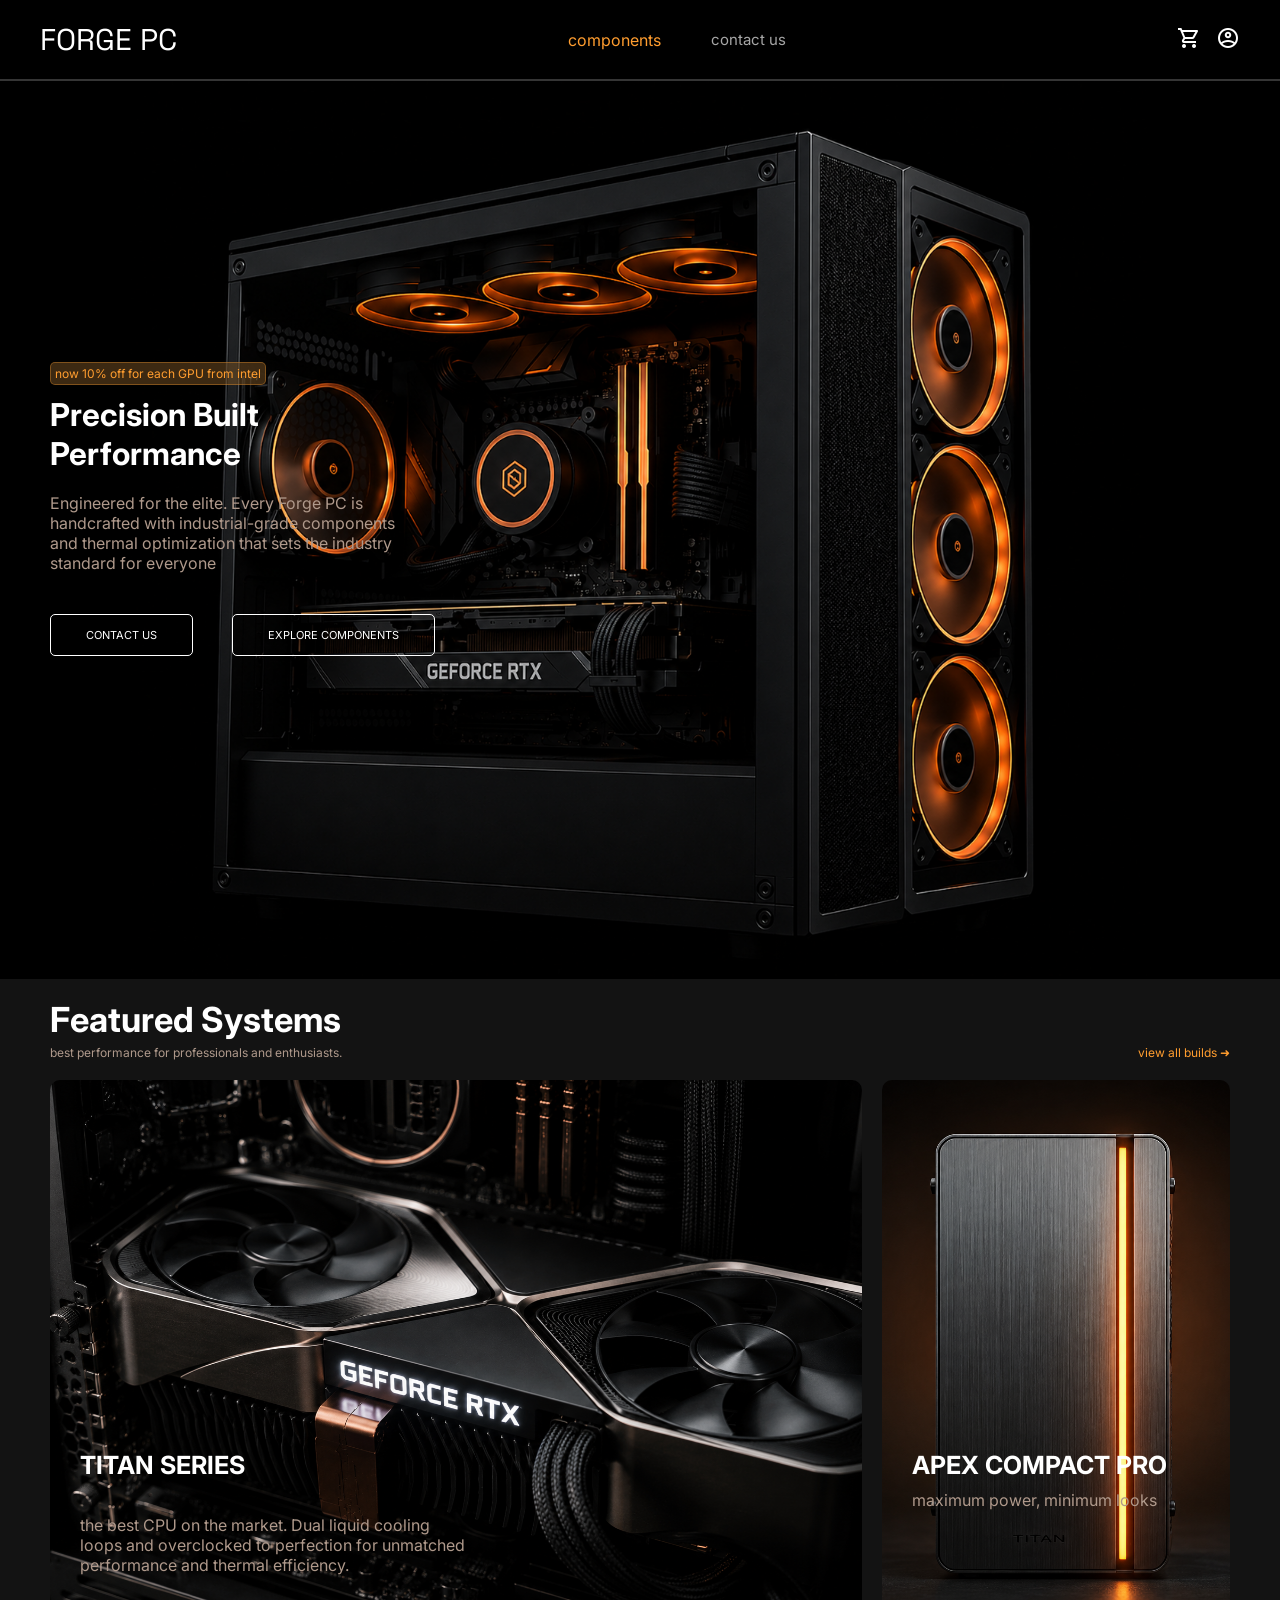
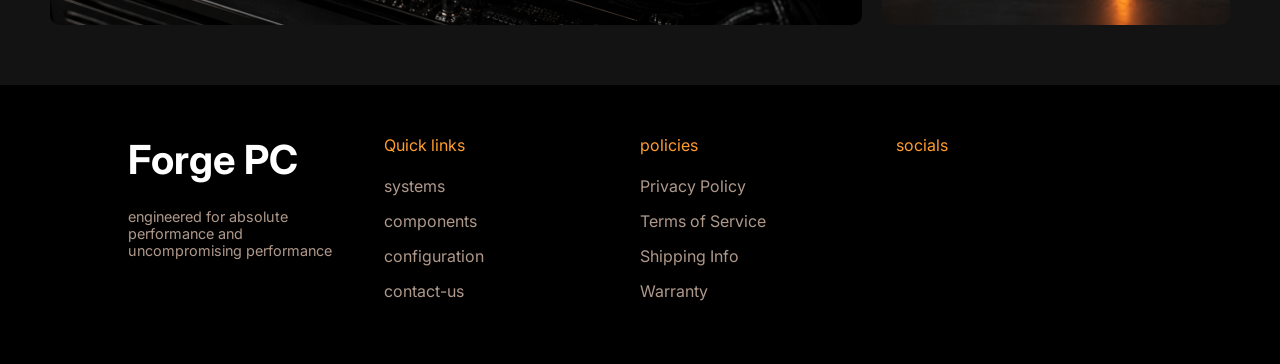
==== commit cdbc0d46: "inline css probleem gefixt" ====
--- a/index.html
+++ b/index.html
@@ -18,7 +18,9 @@
                 <!-- ======== MAIN NAVIGATION LINKS ======== -->
                 <nav class="navBarHeader">
                     <ul class="navListHeader">
-                        <li class="navListItemHeader"><a href="components.html">components</a></li>
+                        <li class="navListItemHeader">
+                            <a class="activePage" href="components.html">components</a>
+                        </li>
                         <li class="navListItemHeader"><a href="contact.html">contact us</a></li>
                     </ul>
                 </nav>
--- a/css/stylesheet.css
+++ b/css/stylesheet.css
@@ -46,7 +46,7 @@
 /* active navigation link for the current page */
 .activePage{
     color: rgb(255, 157, 47) !important;
-    font-size: 16px !important;
+    font-size: 1rem !important;
 }
 
 /* header content spacing and alignment */
@@ -54,7 +54,7 @@
     display: flex;
     align-items: center;
     justify-content: space-between;
-    padding: 20px 40px;
+    padding: 1.25rem 2.5rem;
     width: 100%;
 }
 
@@ -66,7 +66,7 @@
 }
 
 .titleHeader{
-    font-size: 30px;
+    font-size: 1.875rem;
 }
 
 /* header navigation positioning */
@@ -78,9 +78,9 @@
 .navListHeader {
     text-decoration: none;
     color: rgb(255, 255, 255);
-    font-size: 12px;
-    display: flex;
-    gap: 50px;
+    font-size: 0.75rem;
+    display: flex;
+    gap: 3.125rem;
     list-style: none;
     justify-content: center;
 }
@@ -88,7 +88,7 @@
 .navListItemHeader a{
     text-decoration: none;
     color: rgb(166, 166, 166);
-    font-size: 15px;
+    font-size: 0.9375rem;
 }
 
 /* header link hover state */
@@ -101,26 +101,26 @@
 /* cart and user icons in the header */
 .iconsHeader{
     display: flex;
-    gap: 15px;
+    gap: 0.9375rem;
     align-items: center;
 }
 
 .cartIcon {
-    width: 24px;
-    height: 24px;
+    width: 1.5rem;
+    height: 1.5rem;
     z-index: 5;
 }
 
 .userIcon{
-    width: 24px;
-    height: 24px;
+    width: 1.5rem;
+    height: 1.5rem;
     z-index: 5;
 }
 
 .cartIcon:hover, .userIcon:hover{
     transition: 0.3s;
     background-color: rgb(169, 169, 169);
-    padding: 3px;
+    padding: 0.1875rem;
 }       
 
 /* hero background img*/
@@ -139,7 +139,7 @@
 /* hero text  */
 .infoHeroContainer{
     width: 90%;
-    margin-left: 50px;
+    margin-left: 3.125rem;
     display: flex;
     align-items: center;
 }
@@ -156,17 +156,17 @@
     color: var(--primary-Text-Color);
     background: rgba(121, 82, 37, 0.50);
     border: 1px solid rgba(255, 158, 47, 0.349);
-    border-radius: 5px;
-    font-family: 'Inter';
-    margin-bottom: 10px;
-    padding-block: 3px;
-    padding-inline: 4px;
-    font-size: 12px;
+    border-radius: 0.3125rem;
+    font-family: 'Inter';
+    margin-bottom: 0.625rem;
+    padding-block: 0.1875rem;
+    padding-inline: 0.25rem;
+    font-size: 0.75rem;
 }
 
 .titleHeroContainer{
-    font-size: 21px;
-    margin-bottom: 20px;
+    font-size: 1.3125rem;
+    margin-bottom: 1.25rem;
 }
 
 .titleHero{
@@ -182,7 +182,7 @@
 
 /* two  buttons in the hero section */
 .buttonsHeroContainer {
-    margin-top: 50px;
+    margin-top: 3.125rem;
 }
 
 .buttonHeroLeft, .buttonHeroRight{
@@ -190,11 +190,11 @@
     font-family: 'Inter';
     text-decoration: none;
     border: 1px solid rgb(255, 255, 255);
-    border-radius: 5px;
-    padding-inline: 35px;
-    padding-block: 13px;
-    font-size: 11px;
-    margin-right: 35px;
+    border-radius: 0.3125rem;
+    padding-inline: 2.1875rem;
+    padding-block: 0.8125rem;
+    font-size: 0.6875rem;
+    margin-right: 2.1875rem;
 }
 
 .buttonHeroLeft:hover, .buttonHeroRight:hover{
@@ -212,25 +212,25 @@
 }
 
 .featuredTextTitle{
-    margin-left: 50px;
+    margin-left: 3.125rem;
     color: rgb(255, 255, 255);
-    margin-bottom: 20px;
-    margin-top: 20px;
-    font-size: 23px;
+    margin-bottom: 1.25rem;
+    margin-top: 1.25rem;
+    font-size: 1.4375rem;
 }
 
 .featuredTextExtra{
     display: flex;
     justify-content: space-between;
-    font-size: 12px;
+    font-size: 0.75rem;
     color: var(--secondary-text-color);
-    margin-top: 5px;
+    margin-top: 0.3125rem;
 }
 
 .featuredTextLink a{
     text-decoration: none;
     color: var(--primary-Text-Color);
-    margin-right: 50px;
+    margin-right: 3.125rem;
 }
 
 .featuredTextLink:hover a{
@@ -239,64 +239,64 @@
 
 /* featured build image cards */
 .featuredPhotoContainer{
-    margin-inline: 50px;
-    display: flex;
-    gap: 20px;
-    border-radius: 10px;
-    margin-bottom: 60px;
+    margin-inline: 3.125rem;
+    display: flex;
+    gap: 1.25rem;
+    border-radius: 0.625rem;
+    margin-bottom: 3.75rem;
 }
 
 .featuredPhotoLeft{
     width: 70%;
-    border-radius: 5px;
+    border-radius: 0.3125rem;
     position: relative;
 } 
 
 .featuredPhotoRight{
     width: 30%;
-    border-radius: 5px;
+    border-radius: 0.3125rem;
     position: relative;
 }
 
 .featuredPhotoContainer img{
-    border-radius: 10px;
+    border-radius: 0.625rem;
 }
 
 .featuredPhotoLeft h3 {
     position: absolute;
-    left: 30px;
-    top: 370px;
-    bottom: 80px;
+    left: 1.875rem;
+    top: 23.125rem;
+    bottom: 5rem;
     color: rgb(255, 255, 255);
     z-index: 10;
-    font-size: 25px;
-    margin-bottom: 30px;
+    font-size: 1.5625rem;
+    margin-bottom: 1.875rem;
 
 }
 
 .featuredPhotoLeft p {
     position: absolute;
-    left: 30px;
-    bottom: 50px;
+    left: 1.875rem;
+    bottom: 3.125rem;
     z-index: 10;
     color: rgba(175, 153, 139);
 }
 
 .featuredPhotoRight p {
     position: absolute;
-    left: 30px;
-    bottom:115px;    
+    left: 1.875rem;
+    bottom: 7.1875rem;    
     z-index: 10;
     color: rgba(175, 153, 139);
 }
 
 .featuredPhotoRight h3 {
     position: absolute;
-    left: 30px;
-    bottom: 145px;
+    left: 1.875rem;
+    bottom: 9.0625rem;
     color: rgb(255, 255, 255);
     z-index: 10;
-    font-size: 25px;    
+    font-size: 1.5625rem;    
 }
 
 
@@ -308,12 +308,12 @@
 
 /* footer grid with brand links and policies */
 .gridContainerFooter{
-    padding-top: 50px;
+    padding-top: 3.125rem;
 }
 
 .gridContainerFooter h2{
     color: rgb(255, 255, 255);
-    font-size: 40px;
+    font-size: 2.5rem;
     margin-bottom: 1.5rem;
 }
 
@@ -332,7 +332,7 @@
 }
 
 .gridContainerFooter li{
-    margin-bottom: 15px;
+    margin-bottom: 0.9375rem;
     font-size: 1rem;
 }
 
@@ -355,21 +355,21 @@
 .hardwareFilterCategoryContainer{
     background-color: var(--background-color-light);
     width: 100%;
-    padding: 25px 40px;
+    padding: 1.5625rem 2.5rem;
 
 }
 
 .hardwareFilterCategoryContainer nav{
     display: flex;
-    gap: 48px;
+    gap: 3rem;
     align-items: center;
 }
 
 .hardwareFilterCategoryContainer button{
     padding-block:7px;
-    padding-inline: 20px;
-    border-radius: 20px;
-    font-size: 11px;
+    padding-inline: 1.25rem;
+    border-radius: 1.25rem;
+    font-size: 0.6875rem;
     background-color: var(--background-color-light);
     border: 1px solid rgb(138, 138, 138);
     color: rgb(138, 138, 138);
@@ -384,7 +384,7 @@
 /* small filter label  */
 .componentsP{
     color: rgb(138, 138, 138);
-    font-size: 12px;
+    font-size: 0.75rem;
 }
 .catalogBar{
     display: flex;
@@ -394,24 +394,24 @@
 
 .catalogBar h1{
     color: var(--title-color) ;
-    font-size: 30px ;
-    padding: 20px ;
+    font-size: 1.875rem ;
+    padding: 1.25rem ;
 }
 
 /* search bar next to the filter title */
 
 .searchbar{
-    padding: 20px;
-    border-radius: 5px;
+    padding: 1.25rem;
+    border-radius: 0.3125rem;
 }
 
 .searchbar input{
-    border-radius: 10px;
+    border-radius: 0.625rem;
     background-color: rgb(28, 27, 27);
     border: none;
     color: rgb(169, 169, 169);
-    padding-left: 19px;
-    padding-block: 10px;
+    padding-left: 1.1875rem;
+    padding-block: 0.625rem;
     outline: none;
 }
 
@@ -425,20 +425,20 @@
 
 /* price range filter  */
 .priceFilter {
-    padding: 20px;
+    padding: 1.25rem;
 }
 
 .priceValues {
     display: flex;
     justify-content: space-between;
-    margin-top: 18px;
+    margin-top: 1.125rem;
     color: rgb(138, 138, 138);
-    font-size: 14px;
+    font-size: 0.875rem;
 }
 
 input[type="range"] { /* type range is just for teh whole slider*/
   width: 100%;
-  height: 6px;
+  height: 0.375rem;
   appearance: none; /* you delete the standard style*/
   background: linear-gradient(
     to right,
@@ -447,15 +447,15 @@
     rgb(51, 51, 51) 80%,
     rgb(51, 51, 51) 100%
   );
-  border-radius: 10px;
+  border-radius: 0.625rem;
   outline: none;
 }
 
 /* price slider thumb for chrome and edge */
 input[type="range"]::-webkit-slider-thumb {
   appearance: none;
-  width: 18px;
-  height: 18px;
+  width: 1.125rem;
+  height: 1.125rem;
   background: var(--primary-Text-Color);
   border: 3px solid rgb(31, 31, 31);
   border-radius: 50%;
@@ -464,8 +464,8 @@
 
 /* price slider thumb for firefox */
 input[type="range"]::-moz-range-thumb { /* same thing just for firefox*/
-  width: 18px;
-  height: 18px;
+  width: 1.125rem;
+  height: 1.125rem;
   background: var(--primary-Text-Color);
   border: 3px solid rgb(31, 31, 31);
   border-radius: 50%;
@@ -478,17 +478,17 @@
 .brandFilter {
   display: flex;
   flex-direction: column;
-  gap: 18px;
+  gap: 1.125rem;
   background: var(--background-color-dark);
-  padding: 20px;
+  padding: 1.25rem;
 }
 
 .customCheckbox {
   display: flex;
   align-items: center;
-  gap: 13px;
+  gap: 0.8125rem;
   color: rgb(155, 155, 155);
-  font-size: 14px;
+  font-size: 0.875rem;
   cursor: pointer;
   position: relative;
 }
@@ -500,10 +500,10 @@
 
 /* custom checkbox square */
 .checkmark {
-  width: 12px;
-  height: 12px;
+  width: 0.75rem;
+  height: 0.75rem;
   border: 1px solid rgb(51, 51, 51);
-  border-radius: 1px;
+  border-radius: 0.0625rem;
   transition: 0.2s;
 }
 
@@ -517,9 +517,9 @@
 
 .componentsP2{
     color: rgb(138, 138, 138);
-    font-size: 12px;
-    padding-left: 20px;
-    padding-top: 20px;
+    font-size: 0.75rem;
+    padding-left: 1.25rem;
+    padding-top: 1.25rem;
 
 }
 
@@ -528,31 +528,31 @@
     display: grid;
     grid-template-columns: 1fr 1fr;
     grid-template-rows: 1fr 1fr;
-    gap: 10px;
-    padding: 20px;
+    gap: 0.625rem;
+    padding: 1.25rem;
 }
 
 /* performance tier filter buttons */
 .gridItemButton{
     background-color: var(--background-color-dark);
     border: 1px solid rgba(255, 158, 47, 0.349);
-    padding: 7px 14px;
-    border-radius: 2px;
+    padding: 0.4375rem 0.875rem;
+    border-radius: 0.125rem;
     font-family: 'Inter';
     cursor: pointer;
     transition: 0.3s;
-    font-size: 11px;
+    font-size: 0.6875rem;
     color: rgb(155, 155, 155);
 }
 
 .gridItemButton.active{
     background-color: rgba(121, 82, 37, 0.50);
     border: 1px solid rgba(255, 158, 47, 0.349);
-    border-radius: 2px;
+    border-radius: 0.125rem;
     font-family: 'Inter';
     cursor: pointer;
     transition: 0.3s;
-    font-size: 11px;
+    font-size: 0.6875rem;
     color: var(--primary-Text-Color);
 }
 
@@ -561,20 +561,20 @@
     width: 70%;
     display: grid;
     grid-template-columns: 1fr 1fr 1fr;
-    gap: 2px;
+    gap: 0.125rem;
 }
 
 /* single product card in the product grid */
 .productGridItem{
     width: 95%; 
     background-color: rgb(28, 27, 27);
-    margin-top: 10px;
+    margin-top: 0.625rem;
     min-height: 8rem;
 }
 
 .productGridItem img{
-    padding: 10px;
-    border-radius: 15px;
+    padding: 0.625rem;
+    border-radius: 0.9375rem;
 }
 
 .productGridItem a{
@@ -583,36 +583,36 @@
 
 .productBrand{
     color: var(--primary-Text-Color);
-    padding-left: 20px;
-    font-family: 'Inter';
-    font-size: 12px;
-    padding-bottom: 3px;
-    border-radius: 10px;
+    padding-left: 1.25rem;
+    font-family: 'Inter';
+    font-size: 0.75rem;
+    padding-bottom: 0.1875rem;
+    border-radius: 0.625rem;
     text-transform: uppercase;
 }
 
 .productGridItem h3{
     color: var(--title-color);
-    font-size: 28px;
-    padding-left: 18px;
+    font-size: 1.75rem;
+    padding-left: 1.125rem;
     font-family: "Montserrat", sans-serif;
     font-weight: 300;
 }
 
 .productExtraInfo{
-    padding-left: 20px;
-    font-family: 'Inter';
-    font-size: 13px;
-    padding-bottom: 15px;
+    padding-left: 1.25rem;
+    font-family: 'Inter';
+    font-size: 0.8125rem;
+    padding-bottom: 0.9375rem;
     color: rgb(169, 169, 169);
-    padding-top: 10px;
+    padding-top: 0.625rem;
 }
 
 .productGridItem hr{
     color: rgb(93, 92, 92);
-    margin-inline: 30px;
-    margin-top: 30px;
-    margin-bottom: 10px;
+    margin-inline: 1.875rem;
+    margin-top: 1.875rem;
+    margin-bottom: 0.625rem;
 }
 
 /* price row inside each product card */
@@ -620,23 +620,23 @@
     display: flex;
     justify-content: space-between;
     align-items: center;
-    margin-bottom: 20px;
+    margin-bottom: 1.25rem;
     margin-top: auto;
 }
 
 .productPrice p{
     color: var(--title-color);
     font-weight: 600;
-    font-size: 26px;
-    margin-left: 20px;
+    font-size: 1.625rem;
+    margin-left: 1.25rem;
     font-family: 'Inter';
 }
 
 .productPrice img{
     background-color: var(--primary-Text-Color);
-    width: 40px;
-    margin-right: 20px;
-    border-radius: 10px;
+    width: 2.5rem;
+    margin-right: 1.25rem;
+    border-radius: 0.625rem;
 }
 
 
@@ -653,43 +653,43 @@
 
 .productContainerRight{
     width: 40%;
-    padding-top: 50px;
-    font-family: 'Inter';
-    padding-left: 50px;
+    padding-top: 3.125rem;
+    font-family: 'Inter';
+    padding-left: 3.125rem;
 }
 
 .productBrandExtra{
     color: var(--primary-Text-Color);
-    font-size: 12px;
+    font-size: 0.75rem;
 }
 
 .productContainerRight h1{
     color: rgb(225, 225, 225);
-    font-size: 40px;
+    font-size: 2.5rem;
 }
     
 .productDescription{
-    font-size: 14px;
-    margin-top: 20px;
-    margin-bottom: 30px;
+    font-size: 0.875rem;
+    margin-top: 1.25rem;
+    margin-bottom: 1.875rem;
     color: var(--secondary-text-color) ;
 }
 
 .productDescriptionPriceContainer{
     display: flex;
-    gap: 5px;
+    gap: 0.3125rem;
     font-family: 'Inter';
 }
 
 .productDescriptionPrice{
-   font-size: 40px; 
+   font-size: 2.5rem; 
    color: rgb(255, 255, 255); 
 }
 
 .productDescriptionDiscountedPrice{
-    font-size: 15px;
-    margin-top: 30px;
-    margin-left: 10px;
+    font-size: 0.9375rem;
+    margin-top: 1.875rem;
+    margin-left: 0.625rem;
     color: var(--secondary-text-color);
     text-decoration: line-through;
 }
@@ -697,7 +697,7 @@
 .productDescriptionStock{
     color: var(--primary-Text-Color);
     display: block;
-    margin-top: 10px;
+    margin-top: 0.625rem;
     font-family: 'Inter';
 }
 
@@ -706,40 +706,40 @@
 .productContainerLeftImg{
     width: 80%;
     margin: auto;
-    margin-top: 49px;
-    border-radius: 10px;
-    padding: 20px;
+    margin-top: 3.0625rem;
+    border-radius: 0.625rem;
+    padding: 1.25rem;
     border: 1px solid rgb(78, 78, 78);
 }
 
 .productContainerLeftImg img{
-    border-radius: 10px;
+    border-radius: 0.625rem;
 }
 
 /* product detail action buttons */
 .productAddToCartButton{
     width: 80%;
     background-color: var(--primary-Text-Color);
-    padding-block: 15px;
+    padding-block: 0.9375rem;
     border: none;
-    border-radius: 3px;
+    border-radius: 0.1875rem;
     color: rgb(35, 35, 35);
     font-family: 'Inter';
-    font-size: 15px;
-    margin-top: 30px;
+    font-size: 0.9375rem;
+    margin-top: 1.875rem;
     cursor: pointer;
 }
 
 .productFinanceButton{
     width: 80%;
     background-color: var(--background-color-light);
-    padding-block: 15px;
+    padding-block: 0.9375rem;
     border: 1px solid rgb(53, 53, 53);
-    border-radius: 3px;
+    border-radius: 0.1875rem;
     color: rgb(225, 225, 225);
     font-family: 'Inter';
-    font-size: 15px;
-    margin-top: 30px;
+    font-size: 0.9375rem;
+    margin-top: 1.875rem;
     cursor: pointer;
 }
 
@@ -758,27 +758,27 @@
 .contactUs {
     width: 46%;
     margin: 0 auto;
-    padding-top: 35px;
-    padding-bottom: 70px;
+    padding-top: 2.1875rem;
+    padding-bottom: 4.375rem;
 }
 
 /* contact page title and intro text */
 .contactTitle {
     text-align: center;
-    margin-bottom: 35px;
+    margin-bottom: 2.1875rem;
 }
 
 .contactTitle h1 {
     color: rgb(255, 255, 255);
     font-family: 'Inter';
-    font-size: 42px;
-    margin-bottom: 15px;
+    font-size: 2.625rem;
+    margin-bottom: 0.9375rem;
 }
 
 .contactTitle p {
     color: var(--secondary-text-color);
     font-family: 'Inter';
-    font-size: 13px;
+    font-size: 0.8125rem;
     line-height: 1.6;
     width: 70%;
     margin: 0 auto;
@@ -791,20 +791,20 @@
 
 .contactFormTop {
     display: flex;
-    gap: 40px;
+    gap: 2.5rem;
 }
 
 .contactInputContainer {
     width: 100%;
-    margin-bottom: 28px;
+    margin-bottom: 1.75rem;
 }
 
 .contactInputContainer label {
     color: var(--primary-Text-Color);
     display: block;
     font-family: 'Inter';
-    font-size: 9px;
-    margin-bottom: 10px;
+    font-size: 0.5625rem;
+    margin-bottom: 0.625rem;
 }
 
 .contactInputContainer input,
@@ -812,11 +812,11 @@
     width: 100%;
     background-color: var(--background-color-light);
     border: 1px solid var(--background-color-light);
-    border-radius: 4px;
+    border-radius: 0.25rem;
     color: rgb(225, 225, 225);
     font-family: 'Inter';
-    font-size: 12px;
-    padding: 17px;
+    font-size: 0.75rem;
+    padding: 1.0625rem;
     outline: none;
 }
 
@@ -826,21 +826,21 @@
 }
 
 .contactInputContainer textarea {
-    height: 120px;
+    height: 7.5rem;
     resize: vertical; /* this makes it so the inputerea can only go higher but not sideways*/
 }
 
 .contactButton {
     background-color: var(--primary-Text-Color);
     border: none;
-    border-radius: 4px;
+    border-radius: 0.25rem;
     color: var(--background-color-dark);
     cursor: pointer;
     font-family: 'Inter';
-    font-size: 10px;
+    font-size: 0.625rem;
     font-weight: 700;
-    padding-block: 14px;
-    width: 190px;
+    padding-block: 0.875rem;
+    width: 11.875rem;
 }
 
 .contactButton:hover {
@@ -850,7 +850,7 @@
 
 /* google map embed on the contact page */
 .mapContainer {
-    margin-top: 55px;
+    margin-top: 3.4375rem;
     border: 1px solid rgb(53, 53, 53);
     background-color: var(--background-color-light);
 }
@@ -858,7 +858,7 @@
 .mapContainer iframe {
     display: block;
     width: 100%;
-    height: 260px;
+    height: 16.25rem;
     border: none;
 }
 
@@ -867,8 +867,8 @@
     display: flex;
     align-items: center;
     justify-content: space-between;
-    gap: 55px;
-    margin-top: 55px;
+    gap: 3.4375rem;
+    margin-top: 3.4375rem;
 }
 
 .contactInfoText {
@@ -878,35 +878,35 @@
 .contactInfoTitle{
     color: var(--primary-Text-Color);
     font-family: 'Inter';
-    font-size: 10px;
+    font-size: 0.625rem;
     font-weight: 700;
-    margin-bottom: 13px;
+    margin-bottom: 0.8125rem;
 }
 .contactInfoLabel {
     color: var(--primary-Text-Color);
     font-family: 'Inter';
-    font-size: 10px;
+    font-size: 0.625rem;
     font-weight: 700;
-    margin-bottom: 13px;
+    margin-bottom: 0.8125rem;
 }
 
 .contactInfoLabel {
     color: var(--secondary-text-color);
-    font-size: 9px;
-    margin-bottom: 5px;
+    font-size: 0.5625rem;
+    margin-bottom: 0.3125rem;
 }
 
 .contactInfoValue {
     color: rgb(255, 255, 255);
     font-family: 'Inter';
-    font-size: 12px;
+    font-size: 0.75rem;
     font-weight: 700;
-    margin-bottom: 16px;
+    margin-bottom: 1rem;
 }
 
 .contactInfoPhoto {
     width: 55%;
-    height: 125px;
+    height: 7.8125rem;
     overflow: hidden;
 }
 
@@ -970,13 +970,13 @@
     .containerHeader {
         flex-direction: column;
         align-items: center;
-        gap: 18px;
-        padding: 18px 20px;
+        gap: 1.125rem;
+        padding: 1.125rem 1.25rem;
         text-align: center;
     }
 
     .titleHeader {
-        font-size: 24px;
+        font-size: 1.5rem;
     }
 
     .navBarHeader {
@@ -985,13 +985,13 @@
 
     .navListHeader {
         flex-wrap: wrap; /* if theres not enought space go down*/
-        gap: 12px 18px;
+        gap: 0.75rem 1.125rem;
         justify-content: center;
         width: 100%;
     }
 
     .navListItemHeader a {
-        font-size: 13px;
+        font-size: 0.8125rem;
     }
 
     .iconsHeader {
@@ -1001,7 +1001,7 @@
     /* responsive home hero layout */
     .hero {
         position: relative;
-        min-height: 620px;
+        min-height: 38.75rem;
         height: auto;
         background-size: cover;
         background-position: center right; /* place the background in the center right */
@@ -1014,28 +1014,28 @@
         width: 100%;
         min-width: 0;
         margin-left: 0;
-        padding: 72px 20px 48px;
+        padding: 4.5rem 1.25rem 3rem;
         align-items: flex-end;
     }
 
     .infoHero {
         width: 100%;
-        max-width: calc(100vw - 40px);
+        max-width: calc(100vw - 2.5rem);
         min-width: 0;
         height: auto;
         margin-top: 0;
     }
 
     .titleHeroContainer {
-        font-size: 18px;
-        margin-bottom: 16px;
+        font-size: 1.125rem;
+        margin-bottom: 1rem;
     }
 
     .extraTextHero {
         width: 100%;
-        max-width: calc(100vw - 40px);
+        max-width: calc(100vw - 2.5rem);
         min-width: 0;
-        font-size: 14px;
+        font-size: 0.875rem;
         line-height: 1.7;
         overflow-wrap: anywhere;
     }
@@ -1043,10 +1043,10 @@
     .buttonsHeroContainer {
         display: flex;
         flex-direction: column;
-        gap: 14px;
-        margin-top: 32px;
-        width: 100%;
-        max-width: 340px;
+        gap: 0.875rem;
+        margin-top: 2rem;
+        width: 100%;
+        max-width: 21.25rem;
     }
 
     .buttonHeroLeft,
@@ -1054,19 +1054,19 @@
         display: block;
         width: 100%;
         margin-right: 0;
-        padding: 14px 18px;
+        padding: 0.875rem 1.125rem;
         text-align: center;
     }
 
     /* responsive featured builds layout */
     .featuredTextTitle {
-        margin: 24px 20px 18px;
-        font-size: 19px;
+        margin: 1.5rem 1.25rem 1.125rem;
+        font-size: 1.1875rem;
     }
 
     .featuredTextExtra {
         flex-direction: column;
-        gap: 10px;
+        gap: 0.625rem;
         line-height: 1.7;
     }
 
@@ -1076,37 +1076,37 @@
 
     .featuredPhotoContainer {
         flex-direction: column;
-        margin-inline: 20px;
-        margin-bottom: 40px;
+        margin-inline: 1.25rem;
+        margin-bottom: 2.5rem;
     }
 
     .featuredPhotoLeft,
     .featuredPhotoRight {
         width: 100%;
-        min-height: 320px;
+        min-height: 20rem;
         overflow: hidden;
     }
 
     .featuredPhotoContainer img {
         display: block;
-        min-height: 320px;
+        min-height: 20rem;
     }
 
     .featuredPhotoLeft h3,
     .featuredPhotoRight h3 {
-        left: 20px;
-        right: 20px;
+        left: 1.25rem;
+        right: 1.25rem;
         top: auto;
-        bottom: 82px;
-        font-size: 22px;
+        bottom: 5.125rem;
+        font-size: 1.375rem;
     }
 
     .featuredPhotoLeft p,
     .featuredPhotoRight p {
-        left: 20px;
-        right: 20px;
-        bottom: 24px;
-        font-size: 13px;
+        left: 1.25rem;
+        right: 1.25rem;
+        bottom: 1.5rem;
+        font-size: 0.8125rem;
         line-height: 1.7;
     }
 
@@ -1117,54 +1117,54 @@
     /* responsive footer layout */
     .gridContainerFooter {
         grid-template-columns: 1fr 1fr;
-        gap: 28px 18px;
-        padding-top: 36px;
+        gap: 1.75rem 1.125rem;
+        padding-top: 2.25rem;
         display: flex;
     }
 
     .gridContainerFooter h2 {
-        font-size: 30px;
+        font-size: 1.875rem;
     }
 
 
 
     /* responsive components page layout */
     .hardwareFilterCategoryContainer {
-        padding: 18px 20px;
+        padding: 1.125rem 1.25rem;
     }
 
     .hardwareFilterCategoryContainer nav {
         flex-wrap: wrap;
-        gap: 10px;
+        gap: 0.625rem;
     }
 
     .hardwareFilterCategoryContainer button {
-        flex: 1 1 145px; /* flex grow = 1, flex shrink = 1, flex basis = 145px */
+        flex: 1 1 9.0625rem; /* flex grow = 1, flex shrink = 1, flex basis = 145px */
                         /* flex grow = 1 == if there is space grow */
                         /* flex shrink = 1 == if there is not enough space shrink */
                         /* flex basis = 145px == the start size of the items*/
-        padding-inline: 12px;
-        min-height: 38px;
+        padding-inline: 0.75rem;
+        min-height: 2.375rem;
     }
 
     .catalogBar h1 {
-        font-size: 24px;
-        padding: 20px;
+        font-size: 1.5rem;
+        padding: 1.25rem;
     }
 
     .componentsContainer {
         flex-direction: column;
-        gap: 20px;
+        gap: 1.25rem;
     }
 
     .filterSidebarComponents {
-        width: calc(100% - 40px);
-        margin: 0 20px;
+        width: calc(100% - 2.5rem);
+        margin: 0 1.25rem;
     }
 
     .productGridComponents {
-        width: calc(100% - 40px);
-        margin: 0 20px 36px;
+        width: calc(100% - 2.5rem);
+        margin: 0 1.25rem 2.25rem;
     }
 
     .priceFilter,
@@ -1195,7 +1195,7 @@
 
     .productGridComponents {
         grid-template-columns: 1fr;
-        gap: 18px;
+        gap: 1.125rem;
         padding: 0;
     }
 
@@ -1211,33 +1211,33 @@
     }
 
     .productGridItem h3 {
-        font-size: 23px;
-        padding-right: 18px;
+        font-size: 1.4375rem;
+        padding-right: 1.125rem;
     }
 
     .productPrice p {
         flex: 1 1 auto; /* same thing grow if space shrink if no space starting is auto*/
-        font-size: 20px;
+        font-size: 1.25rem;
         min-width: 0;
         margin-left: 0;
     }
 
     .productPrice {
         min-width: 0;
-        padding: 0 20px;
-        gap: 12px;
+        padding: 0 1.25rem;
+        gap: 0.75rem;
     }
 
     .productPrice img {
-        width: 38px;
-        height: 38px;
+        width: 2.375rem;
+        height: 2.375rem;
         margin-right: 0;
-        padding: 8px;
+        padding: 0.5rem;
     }
 
     .productPrice a {
         display: flex;
-        flex: 0 0 38px;
+        flex: 0 0 2.375rem;
         justify-content: center;
     }
 
@@ -1253,17 +1253,17 @@
     }
 
     .productContainerLeftImg {
-        width: calc(100% - 40px);
-        margin-top: 28px;
-        padding: 12px;
+        width: calc(100% - 2.5rem);
+        margin-top: 1.75rem;
+        padding: 0.75rem;
     }
 
     .productContainerRight {
-        padding: 28px 20px 44px;
+        padding: 1.75rem 1.25rem 2.75rem;
     }
 
     .productContainerRight h3 {
-        font-size: 31px;
+        font-size: 1.9375rem;
     }
 
     .productDescription {
@@ -1277,7 +1277,7 @@
     }
 
     .productDescriptionPrice {
-        font-size: 32px;
+        font-size: 2rem;
     }
 
     .productDescriptionDiscountedPrice {
@@ -1288,35 +1288,35 @@
     .productAddToCartButton,
     .productFinanceButton {
         width: 100%;
-        margin-top: 18px;
+        margin-top: 1.125rem;
     }
 }
 
 @media (max-width: 480px) {
     .containerHeader {
-        padding-inline: 16px;
+        padding-inline: 1rem;
     }
 
     .navListHeader {
-        gap: 10px 14px;
+        gap: 0.625rem 0.875rem;
     }
 
     .hero {
-        min-height: 600px;
+        min-height: 37.5rem;
     }
 
     .titleHeroContainer {
-        font-size: 15px;
+        font-size: 0.9375rem;
     }
 
     .promoTextHero {
-        font-size: 11px;
+        font-size: 0.6875rem;
     }
 
     .featuredPhotoLeft,
     .featuredPhotoRight,
     .featuredPhotoContainer img {
-        min-height: 280px;
+        min-height: 17.5rem;
     }
 
 
@@ -1338,19 +1338,19 @@
     }
 
     .productGridItem h3 {
-        font-size: 21px;
+        font-size: 1.3125rem;
     }
 
     .productPrice {
-        gap: 12px;
+        gap: 0.75rem;
     }
 
     .productContainerRight h3 {
-        font-size: 27px;
+        font-size: 1.6875rem;
     }
 
     .productDescriptionPrice {
-        font-size: 28px;
+        font-size: 1.75rem;
     }
 }
 
@@ -1358,13 +1358,13 @@
 
 @media (max-width: 650px) {
     .contactUs {
-        width: calc(100% - 40px);
-        padding-top: 30px;
-        padding-bottom: 45px;
+        width: calc(100% - 2.5rem);
+        padding-top: 1.875rem;
+        padding-bottom: 2.8125rem;
     }
 
     .contactTitle h1 {
-        font-size: 34px;
+        font-size: 2.125rem;
     }
 
     .contactTitle p {
@@ -1381,18 +1381,18 @@
     }
 
     .mapContainer {
-        margin-top: 40px;
+        margin-top: 2.5rem;
     }
 
     .mapContainer iframe {
-        height: 230px;
+        height: 14.375rem;
     }
 
     .contactInfo {
         flex-direction: column;
         align-items: flex-start;
-        gap: 25px;
-        margin-top: 40px;
+        gap: 1.5625rem;
+        margin-top: 2.5rem;
     }
 
     .contactInfoText,
